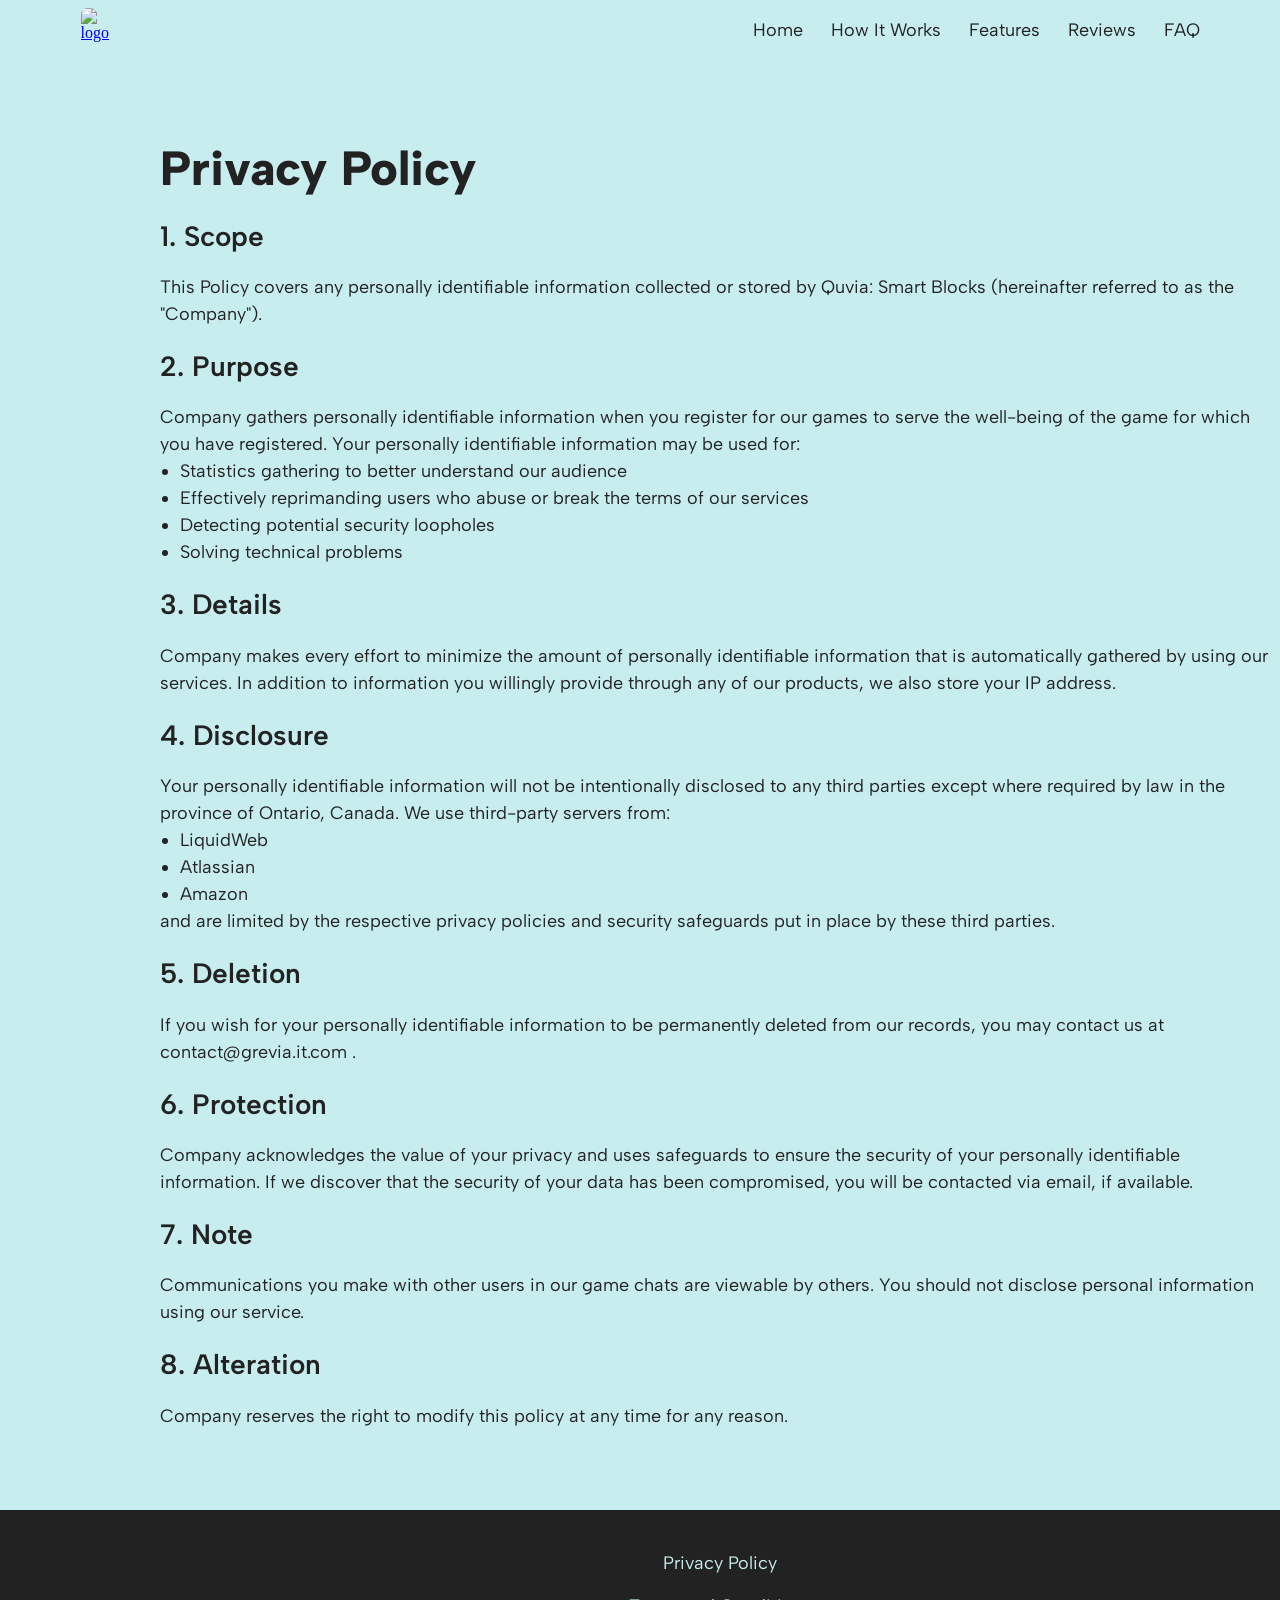
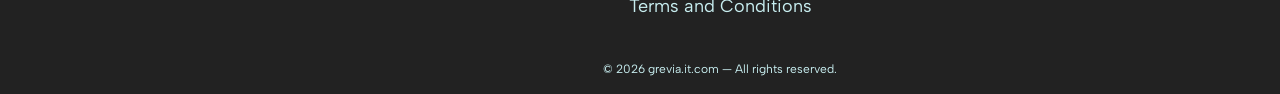
==== policy.html @ b179e662 "1" ====
<!doctype html>
<html lang="en">
  <head>
    <meta charset="UTF-8" />
    <meta name="viewport" content="width=device-width, initial-scale=1.0" />

    <title>Privacy Policy</title>
    <link rel="icon" href="img/500x500.png" />

    <link rel="stylesheet" type="text/css" href="slick/slick.css" />
    <link rel="stylesheet" href="css/main.css" />
  </head>

  <body>
    <header class="p-k-header">
      <div class="p-k-header-background"></div>
      <nav class="p-k-navigation">
        <ul class="p-k-navigation-list">
          <li class="p-k-navigation-item">
            <a href="/">
              <img
                class="p-k-title-img p-k-navigation-img"
                alt="logo"
                src="img/500x500.png"
                style="width: 44px; height: 44px; border-radius: 6px"
              />
            </a>
          </li>
          <li class="p-k-navigation-item">
            <a href="/" class="p-k-navigation-link">Home</a>
          </li>
          <li class="p-k-navigation-item">
            <a href="/#why" class="p-k-navigation-link">How It Works</a>
          </li>
          <li class="p-k-navigation-item">
            <a href="/#about" class="p-k-navigation-link">Features</a>
          </li>

          <li class="p-k-navigation-item">
            <a href="/#reviews" class="p-k-navigation-link">Reviews</a>
          </li>
          <li class="p-k-navigation-item">
            <a href="/#faq" class="p-k-navigation-link">FAQ</a>
          </li>
        </ul>

        <div class="p-k-header-button-wrapper">
          <a href="/" class="p-k-policy-terms-header-icon-menu">
            <img
              href="/"
              class="p-k-title-img"
              alt="logo"
              src="img/500x500.png"
              style="width: 44px; height: 44px; border-radius: 6px"
            />
          </a>

          <button type="button" class="p-k-header-icon-button" data-menu-button>
            <svg
              class="p-k-header-icon p-k-header-icon-menu"
              width="64"
              height="64"
              viewBox="0 0 64 64"
              fill="none"
              xmlns="http://www.w3.org/2000/svg"
            >
              <path
                d="M44 40L20 40"
                stroke="#222222"
                stroke-width="2"
                stroke-linecap="round"
              />
              <path
                d="M44 32L20 32"
                stroke="#222222"
                stroke-width="2"
                stroke-linecap="round"
              />
              <path
                d="M44 24L20 24"
                stroke="#222222"
                stroke-width="2"
                stroke-linecap="round"
              />
            </svg>

            <svg
              class="p-k-header-icon p-k-header-icon-close"
              width="64"
              height="64"
              viewBox="0 0 64 64"
              fill="none"
              xmlns="http://www.w3.org/2000/svg"
            >
              <path
                d="M44 40L20 40"
                stroke="#222222"
                stroke-width="2"
                stroke-linecap="round"
              />
              <path
                d="M44 32L20 32"
                stroke="#222222"
                stroke-width="2"
                stroke-linecap="round"
              />
              <path
                d="M44 24L20 24"
                stroke="#222222"
                stroke-width="2"
                stroke-linecap="round"
              />
            </svg>
          </button>
        </div>
      </nav>
    </header>

    <main>
      <div class="p-k-policy-terms-container">
        <h1>Privacy Policy</h1>
        <section>
          <h2>1. Scope</h2>
          <p>
            This Policy covers any personally identifiable information collected
            or stored by
            <span class="name">Quvia: Smart Blocks</span> (hereinafter referred
            to as the "Company").
          </p>
        </section>

        <section>
          <h2>2. Purpose</h2>
          <p>
            Company gathers personally identifiable information when you
            register for our games to serve the well-being of the game for which
            you have registered. Your personally identifiable information may be
            used for:
          </p>
          <ul>
            <li>Statistics gathering to better understand our audience</li>
            <li>
              Effectively reprimanding users who abuse or break the terms of our
              services
            </li>
            <li>Detecting potential security loopholes</li>
            <li>Solving technical problems</li>
          </ul>
        </section>

        <section>
          <h2>3. Details</h2>
          <p>
            Company makes every effort to minimize the amount of personally
            identifiable information that is automatically gathered by using our
            services. In addition to information you willingly provide through
            any of our products, we also store your IP address.
          </p>
        </section>

        <section>
          <h2>4. Disclosure</h2>
          <p>
            Your personally identifiable information will not be intentionally
            disclosed to any third parties except where required by law in the
            province of Ontario, Canada. We use third-party servers from:
          </p>
          <ul>
            <li><a href="https://www.liquidweb.com/">LiquidWeb</a></li>
            <li><a href="https://www.atlassian.com/">Atlassian</a></li>
            <li><a href="https://aws.amazon.com/">Amazon</a></li>
          </ul>
          <p>
            and are limited by the respective privacy policies and security
            safeguards put in place by these third parties.
          </p>
        </section>

        <section>
          <h2>5. Deletion</h2>
          <p>
            If you wish for your personally identifiable information to be
            permanently deleted from our records, you may contact us at
            <a href="mailto:contact@grevia.it.com"
              ><span class="domain">contact@grevia.it.com</span></a
            >
            .
          </p>
        </section>

        <section>
          <h2>6. Protection</h2>
          <p>
            Company acknowledges the value of your privacy and uses safeguards
            to ensure the security of your personally identifiable information.
            If we discover that the security of your data has been compromised,
            you will be contacted via email, if available.
          </p>
        </section>

        <section>
          <h2>7. Note</h2>
          <p>
            Communications you make with other users in our game chats are
            viewable by others. You should not disclose personal information
            using our service.
          </p>
        </section>

        <section>
          <h2>8. Alteration</h2>
          <p>
            Company reserves the right to modify this policy at any time for any
            reason.
          </p>
        </section>
      </div>
    </main>

    <footer class="p-k-footer" style="margin: auto; background: #222222">
      <div class="p-k-footer-container">
        <div class="p-k-footer-wrapper">
          <a class="p-k-footer-text" href="/policy.html">Privacy Policy</a>
          <a class="p-k-footer-text" href="/terms.html"
            >Terms and Conditions
          </a>
        </div>
        <p class="p-k-footer-copyright">
          © 2026 grevia.it.com — All rights reserved.
        </p>
      </div>
    </footer>
    <script src="js/mobile-menu.js"></script>
  </body>
</html>
---- css/main.css ----
@import url("https://fonts.googleapis.com/css2?family=Albert+Sans:ital,wght@0,100..900;1,100..900&display=swap");

*,
*::before,
*::after {
  box-sizing: border-box;
}
html {
  scroll-behavior: smooth;
}

body {
  margin: 0;
  background: #c7edef;

  color: #222222;
}

h1,
h2,
h3,
h4,
h5,
h6,
p {
  margin: 0;
}

ul,
ol {
  margin: 0;
  padding: 0;
  list-style: none;
}
dl,
dt,
dd {
  margin: 0;
  padding: 0;
}
img {
  display: block;
  height: auto;
}
figure {
  margin: 0;
  padding: 0;
  border: 0;
}
.list {
  list-style: none;
}

button,
a {
  cursor: pointer;
}

.button:hover {
  scale: 120%;
}

.p-k-header.is-open .p-k-header-background {
  left: 0;
}
.p-k-header-button-wrapper {
  margin-left: auto;
}
.p-k-header-icon {
  display: none;
}

.p-k-header-icon-button {
  display: -webkit-box;
  display: -ms-flexbox;
  display: flex;
  background-color: transparent;
  border: none;
  border-radius: 50%;
}
.p-k-navigation-list.is-open {
  right: 0;
}
.p-k-header-icon-menu {
  display: block;
}

.p-k-header-icon-button.is-open .p-k-header-icon-menu {
  display: none;
}

.p-k-header-icon-button.is-open .p-k-header-icon-close {
  display: block;
}

.p-k-header {
  position: fixed;
  width: 100%;
  z-index: 5;
  transition: background-color 0.3s ease;
  background: transparent;
  display: flex;
  height: 80px;
  background: #c7edef;
}

.p-k-header-background {
  position: absolute;
  top: 0;
  right: 0;
  bottom: 0;
  left: 100%;
  z-index: -1;
  transition: left 0.3s ease;
  background: #c7edef;
}
.p-k-header.is-open .p-k-header-background {
  left: 0;
}
.p-k-header-button-wrapper {
  margin-right: auto;
  display: flex;
  align-items: center;
  justify-content: space-between;
}

.p-k-header-icon-menu {
  display: block;
}

.p-k-header-icon-button.is-open .p-k-header-icon-menu {
  display: none;
}

.p-k-header-icon-button.is-open .p-k-header-icon-close {
  display: block;
}

.p-k-navigation {
  display: -ms-flexbox;
  -webkit-box-orient: vertical;
  -webkit-box-direction: normal;
  -ms-flex-direction: column;
  flex-direction: column;
  -webkit-box-align: center;
  -ms-flex-align: center;
  align-items: center;
  -webkit-box-flex: 1;
  -ms-flex: 1;
  flex: 1;
  padding: 8px 16px;
  position: relative;
}

.p-k-navigation-list {
  display: flex;
  flex-direction: column;
  align-items: center;
  position: absolute;
  top: 100%;
  right: -100%;
  width: 100%;
  height: auto;
  transition: 0.3s;
  z-index: 999;

  border-radius: 16px;

  padding-top: 16px;
  padding-bottom: 60px;

  gap: 28px;
  background: #c7edef;
}

.p-k-navigation-list.is-open {
  right: 0;
}

.p-k-navigation-link {
  transition: all 0.3s ease-in-out;
  text-decoration: none;
  color: #222222;
  font-family: Albert Sans;
  font-weight: 600;
  font-style: SemiBold;
  font-size: 24px;
  leading-trim: NONE;
  line-height: 130%;
  letter-spacing: 0%;
}

.p-k-navigation-link:hover,
.p-k-navigatioт-link:focus {
  color: #fbc119;
}

.p-k-header.is-open {
  background-color: transparent;
}

.p-k-navigation-img {
  display: none;
}

@media screen and (min-width: 1203px) {
  .p-k-navigation-img {
    display: block;
    margin-right: 600px;
  }
  .p-k-policy-terms-header-icon-menu {
    display: none;
  }
  .p-k-header-button-wrapper {
    display: none;
  }
  .p-k-header {
    width: 100%;
    height: 60px;
    padding: 0;
    display: flex;
    align-items: center;
    justify-content: center;
    z-index: 1000;
  }

  .p-k-header-icon-button {
    display: none;
  }
  .p-k-navigation {
    display: flex;
    flex-direction: row;
    flex: 1;
    padding: 0;
    width: 1440px;
    padding: 0 0px;
    margin: auto;
  }

  .p-k-navigation-list {
    background-color: transparent;
    flex-direction: row;
    display: flex;
    position: static;
    width: 1440px;
    margin: auto;
    padding-block: 0;
    flex: 1;
    gap: 28px;
    height: 0px;
    display: flex;
    justify-content: center;
    align-items: center;
    justify-content: center;
    padding: 0;
  }

  .p-k-navigation-link {
    font-family: Albert Sans;
    font-weight: 400;
    font-style: Regular;
    font-size: 18px;
    leading-trim: NONE;
    line-height: 150%;
    letter-spacing: 0%;
  }

  .p-k-navigation-item-desk {
    display: none;
  }
}

.p-k-home-container {
  width: 375px;
  height: 812px;
  background-repeat: no-repeat;
  background-size: cover;
  background-position: top;
  background-image: url("/img/Hero.png");
  padding: 100px 16px 0px;
  margin: auto;
}
.p-k-home-title {
  font-family: Albert Sans;
  font-weight: 800;
  font-style: ExtraBold;
  font-size: 52px;
  leading-trim: NONE;
  line-height: 120%;
  letter-spacing: 0%;
}
.p-k-home-text {
  font-family: Albert Sans;
  font-weight: 600;
  font-style: SemiBold;
  font-size: 24px;
  leading-trim: NONE;
  line-height: 130%;
  letter-spacing: 0%;

  padding: 40px 0 16px;
}
.p-k-home-text-two {
  font-family: Albert Sans;
  font-weight: 400;
  font-style: Regular;
  font-size: 16px;
  leading-trim: NONE;
  line-height: 150%;
  letter-spacing: 0%;

  padding-bottom: 277px;
}
.p-k-home-link {
  width: 180px;
  margin: auto;
  transition: all 0.3s ease-in-out;
}

.p-k-home-link:hover {
  transform: scale(1.1);
}

@media screen and (min-width: 1203px) {
  .p-k-home-container {
    width: 1440px;
    height: 725px;
    background-repeat: no-repeat;
    background-size: cover;
    background-position: top;
    background-image: url("/img/Hero\ \(1\).png");
    padding: 130px 832px 0px 160px;
    margin: auto;
  }

  .p-k-home-title {
    font-family: Albert Sans;
    font-weight: 800;
    font-style: ExtraBold;
    font-size: 72px;
    leading-trim: NONE;
    line-height: 120%;
    letter-spacing: 0%;
  }

  .p-k-home-text {
    font-family: Albert Sans;
    font-weight: 600;
    font-style: SemiBold;
    font-size: 28px;
    leading-trim: NONE;
    line-height: 130%;
    letter-spacing: 0%;

    padding: 80px 0px 16px;
  }
  .p-k-home-text-two {
    font-family: Albert Sans;
    font-weight: 400;
    font-style: Regular;
    font-size: 18px;
    leading-trim: NONE;
    line-height: 150%;
    letter-spacing: 0%;

    padding-bottom: 64px;
  }
  .p-k-home-link {
    margin: 0;
    transition: all 0.3s ease-in-out;
  }
}

.p-k-about-container {
  width: 375px;
  height: 1086px;
  background-repeat: no-repeat;
  background-size: cover;
  background-position: top;
  background-image: url("/img/Features.png");
  padding: 60px 16px 0px;
  margin: auto;
}
.p-k-about-title {
  font-family: Albert Sans;
  font-weight: 800;
  font-style: ExtraBold;
  font-size: 36px;
  leading-trim: NONE;
  line-height: 120%;
  letter-spacing: 0%;
}
.p-k-about-list {
  display: flex;
  flex-direction: column;
  gap: 24px;
  padding-top: 48px;
}
.p-k-about-text {
  font-family: Albert Sans;
  font-weight: 600;
  font-style: SemiBold;
  font-size: 18px;
  leading-trim: NONE;
  line-height: 150%;
  letter-spacing: 0%;
}

.p-k-about-text-bold {
  font-family: Albert Sans;
  font-weight: 400;
  font-style: Regular;
  font-size: 16px;
  leading-trim: NONE;
  line-height: 150%;
  letter-spacing: 0%;

  padding-top: 4px;
}

@media screen and (min-width: 1203px) {
  .p-k-about-container {
    width: 1440px;
    height: 679px;
    padding: 80px 736px 0 160px;
    background-image: url("/img/Features\ \(1\).png");
  }
  .p-k-about-title {
    font-family: Albert Sans;
    font-weight: 800;
    font-style: ExtraBold;
    font-size: 48px;
    leading-trim: NONE;
    line-height: 120%;
    letter-spacing: 0%;
  }
  .p-k-about-list {
    display: flex;
    flex-direction: column;
    gap: 24px;
    padding-top: 64px;
    width: 544px;
  }
  .p-k-about-text {
    font-family: Albert Sans;
    font-weight: 600;
    font-style: SemiBold;
    font-size: 20px;
    leading-trim: NONE;
    line-height: 150%;
    letter-spacing: 0%;
  }

  .p-k-about-text-bold {
    font-family: Albert Sans;
    font-weight: 400;
    font-style: Regular;
    font-size: 18px;
    leading-trim: NONE;
    line-height: 150%;
    letter-spacing: 0%;

    padding-top: 4px;
  }
}

.p-k-why-container {
  width: 375px;
  margin: auto;

  padding: 60px 16px;
}
.p-k-why-list {
  padding-top: 48px;
  display: flex;
  flex-direction: column;
  gap: 24px;
}
.p-k-why-item {
  display: flex;
  flex-direction: column;
  gap: 4px;
}

.p-k-why-text-bold {
  width: 30px;
  height: 30px;
}
.p-k-why-text {
  font-family: Albert Sans;
  font-weight: 600;
  font-style: SemiBold;
  font-size: 18px;
  leading-trim: NONE;
  line-height: 150%;
  letter-spacing: 0%;

  display: flex;
  align-items: center;
  gap: 8px;
}
.p-k-why-text-two {
  font-family: Albert Sans;
  font-weight: 400;
  font-style: Regular;
  font-size: 16px;
  leading-trim: NONE;
  line-height: 150%;
  letter-spacing: 0%;
}

@media screen and (min-width: 1203px) {
  .p-k-why-container {
    width: 1440px;

    padding: 80px 160px;
  }
  .p-k-why-list {
    padding-top: 64px;
    flex-direction: row;
  }

  .p-k-why-text {
    font-family: Albert Sans;
    font-weight: 600;
    font-style: SemiBold;
    font-size: 20px;
    leading-trim: NONE;
    line-height: 150%;
    letter-spacing: 0%;
  }
  .p-k-why-text-two {
    font-family: Albert Sans;
    font-weight: 400;
    font-style: Regular;
    font-size: 18px;
    leading-trim: NONE;
    line-height: 150%;
    letter-spacing: 0%;
    width: 352px;
  }
}

.p-k-reviews-container {
  margin: auto;
  padding: 60px 16px;
  width: 375px;
}
.p-k-reviews-list {
  padding-top: 48px;
}

.p-k-reviews-item {
  margin: 0 8px auto;
  border: 1px solid #555e5c;
  width: 300px;
  background: #fdfefb;
  padding: 16px;

  border-radius: 24px;
}

.p-k-reviews-img {
  height: 18px;
}
.p-k-reviews-text-bold {
  font-family: Albert Sans;
  font-weight: 400;
  font-style: Regular;
  font-size: 16px;
  leading-trim: NONE;
  line-height: 150%;
  letter-spacing: 0%;

  padding: 8px 0;
}

.p-k-reviews-text {
  font-family: Albert Sans;
  font-weight: 600;
  font-style: SemiBold;
  font-size: 18px;
  leading-trim: NONE;
  line-height: 150%;
  letter-spacing: 0%;
  text-align: right;

  color: #555e5c;
}

@media screen and (min-width: 1203px) {
  .p-k-reviews-container {
    margin: auto;
    padding: 80px 160px;
    width: 1440px;
  }
  .p-k-reviews-list {
    padding-top: 64px;
  }

  .p-k-reviews-item {
    margin: 0 16px auto;
    width: 352px;
  }

  .p-k-reviews-text-bold {
    font-family: Albert Sans;
    font-weight: 400;
    font-style: Regular;
    font-size: 18px;
    leading-trim: NONE;
    line-height: 150%;
    letter-spacing: 0%;
  }

  .p-k-reviews-text {
    font-family: Albert Sans;
    font-weight: 600;
    font-style: SemiBold;
    font-size: 20px;
    leading-trim: NONE;
    line-height: 150%;
    letter-spacing: 0%;
    text-align: right;
  }
}

.p-k-faq-container {
  padding: 60px 16px;
  width: 375px;
  margin: auto;
}
.p-k-faq-list {
  padding-top: 48px;
  display: flex;
  flex-direction: column;
  gap: 16px;
}

.p-k-faq-item {
  padding-bottom: 16px;
  border-bottom: 1px solid #222222;
}

.p-k-faq-question {
  display: flex;
  align-items: start;
  justify-content: space-between;
  font-family: Albert Sans;
  font-weight: 600;
  font-style: SemiBold;
  font-size: 18px;
  leading-trim: NONE;
  line-height: 150%;
  letter-spacing: 0%;
}

.p-k-faq-answer {
  font-family: Albert Sans;
  font-weight: 400;
  font-style: Regular;
  font-size: 16px;
  leading-trim: NONE;
  line-height: 150%;
  letter-spacing: 0%;
  color: #555e5c;
}
.p-k-toggle-button {
  background: none;
  border: none;
  cursor: pointer;
}

.p-k-toggle-button img {
  width: 28px;
  transition: transform 0.3s ease;
}
.p-k-faq-answer {
  max-height: 0;
  overflow: hidden;
  transition:
    max-height 0.4s ease,
    opacity 0.4s ease;
  opacity: 0;
}

.p-k-faq-answer.open {
  max-height: 200px;
  opacity: 1;
  padding-top: 8px;
}

.p-k-toggle-button img.rotated {
  transform: rotate(180deg);
}
@media screen and (min-width: 1203px) {
  .p-k-faq-container {
    padding: 80px 160px;
    width: 1440px;

    margin: auto;
  }
  .p-k-faq-list {
    padding-top: 64px;
  }

  .p-k-faq-question {
    font-family: Albert Sans;
    font-weight: 600;
    font-style: SemiBold;
    font-size: 20px;
    leading-trim: NONE;
    line-height: 150%;
    letter-spacing: 0%;
  }

  .p-k-faq-answer {
    font-family: Albert Sans;
    font-weight: 400;
    font-style: Regular;
    font-size: 18px;
    leading-trim: NONE;
    line-height: 150%;
    letter-spacing: 0%;
  }
}
.p-k-policy-terms-container {
  padding: 120px 16px 40px;
  width: 375px;
  margin: auto;

  font-family: Albert Sans;
  font-weight: 400;
  font-style: Regular;
  font-size: 16px;
  leading-trim: NONE;
  line-height: 150%;
  letter-spacing: 0%;
}

.p-k-policy-terms-container h1 {
  margin-bottom: 20px;
  font-family: Albert Sans;
  font-weight: 800;
  font-style: ExtraBold;
  font-size: 36px;
  leading-trim: NONE;
  line-height: 120%;
  letter-spacing: 0%;
}
.p-k-policy-terms-container h2 {
  margin: 20px 0;
  font-family: Albert Sans;
  font-weight: 600;
  font-style: SemiBold;
  font-size: 24px;
  leading-trim: NONE;
  line-height: 130%;
  letter-spacing: 0%;
}

.p-k-policy-terms-container ul {
  list-style-type: disc;
  margin-left: 20px;
}
.p-k-policy-terms-container a {
  text-decoration: none;
  color: #222222;
}

@media screen and (min-width: 1203px) {
  .p-k-policy-terms-container {
    padding: 140px 160px 80px;
    width: 1440px;
    font-family: Albert Sans;
    font-weight: 400;
    font-style: Regular;
    font-size: 18px;
    leading-trim: NONE;
    line-height: 150%;
    letter-spacing: 0%;
  }
  .p-k-policy-terms-container h1 {
    font-family: Albert Sans;
    font-weight: 800;
    font-style: ExtraBold;
    font-size: 48px;
    leading-trim: NONE;
    line-height: 120%;
    letter-spacing: 0%;
  }
  .p-k-policy-terms-container h2 {
    font-family: Albert Sans;
    font-weight: 600;
    font-style: SemiBold;
    font-size: 28px;
    leading-trim: NONE;
    line-height: 130%;
    letter-spacing: 0%;
  }
}

.p-k-footer-container {
  width: 375px;
  padding: 40px 16px 16px;
  margin: auto;
  display: flex;
  flex-direction: column;
  color: #c7edef;
  gap: 40px;
}

.p-k-footer-wrapper {
  display: flex;
  flex-direction: column;
  gap: 16px;
}

.p-k-footer-text {
  text-decoration: none;
  color: inherit;
  font-family: Albert Sans;
  font-weight: 400;
  font-style: Regular;
  font-size: 16px;
  leading-trim: NONE;
  line-height: 150%;
  letter-spacing: 0%;
  text-align: center;
}

.p-k-footer-copyright {
  font-family: Albert Sans;
  font-weight: 400;
  font-style: Regular;
  font-size: 11px;
  leading-trim: NONE;
  line-height: 150%;
  letter-spacing: 0%;
  text-align: center;
}

@media screen and (min-width: 1203px) {
  .p-k-footer-container {
    width: 1440px;
    padding: 40px 160px 16px;
    gap: 40px;
  }

  .p-k-footer-text {
    font-family: Albert Sans;
    font-weight: 400;
    font-style: Regular;
    font-size: 18px;
    leading-trim: NONE;
    line-height: 150%;
    letter-spacing: 0%;
    text-align: center;
  }

  .p-k-footer-copyright {
    font-family: Albert Sans;
    font-weight: 400;
    font-style: Regular;
    font-size: 12px;
    leading-trim: NONE;
    line-height: 150%;
    letter-spacing: 0%;
    text-align: center;
  }
}
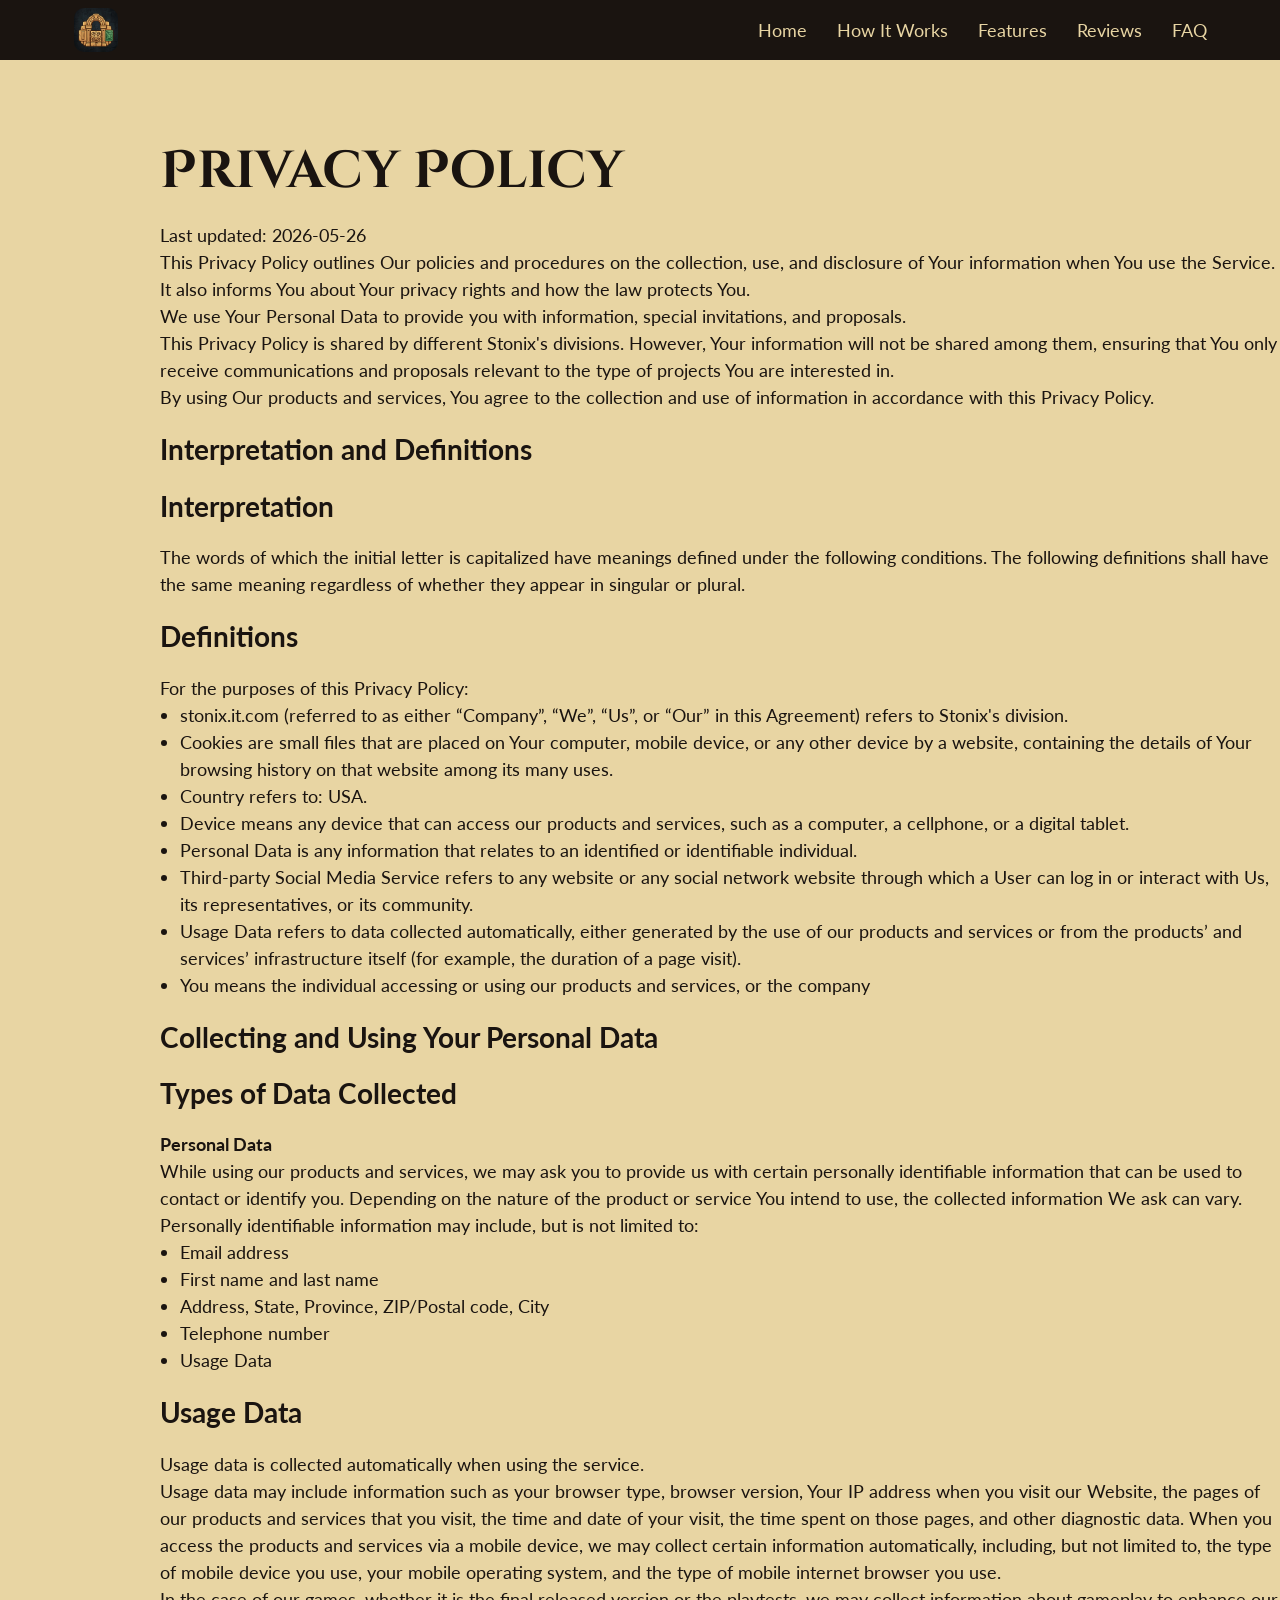
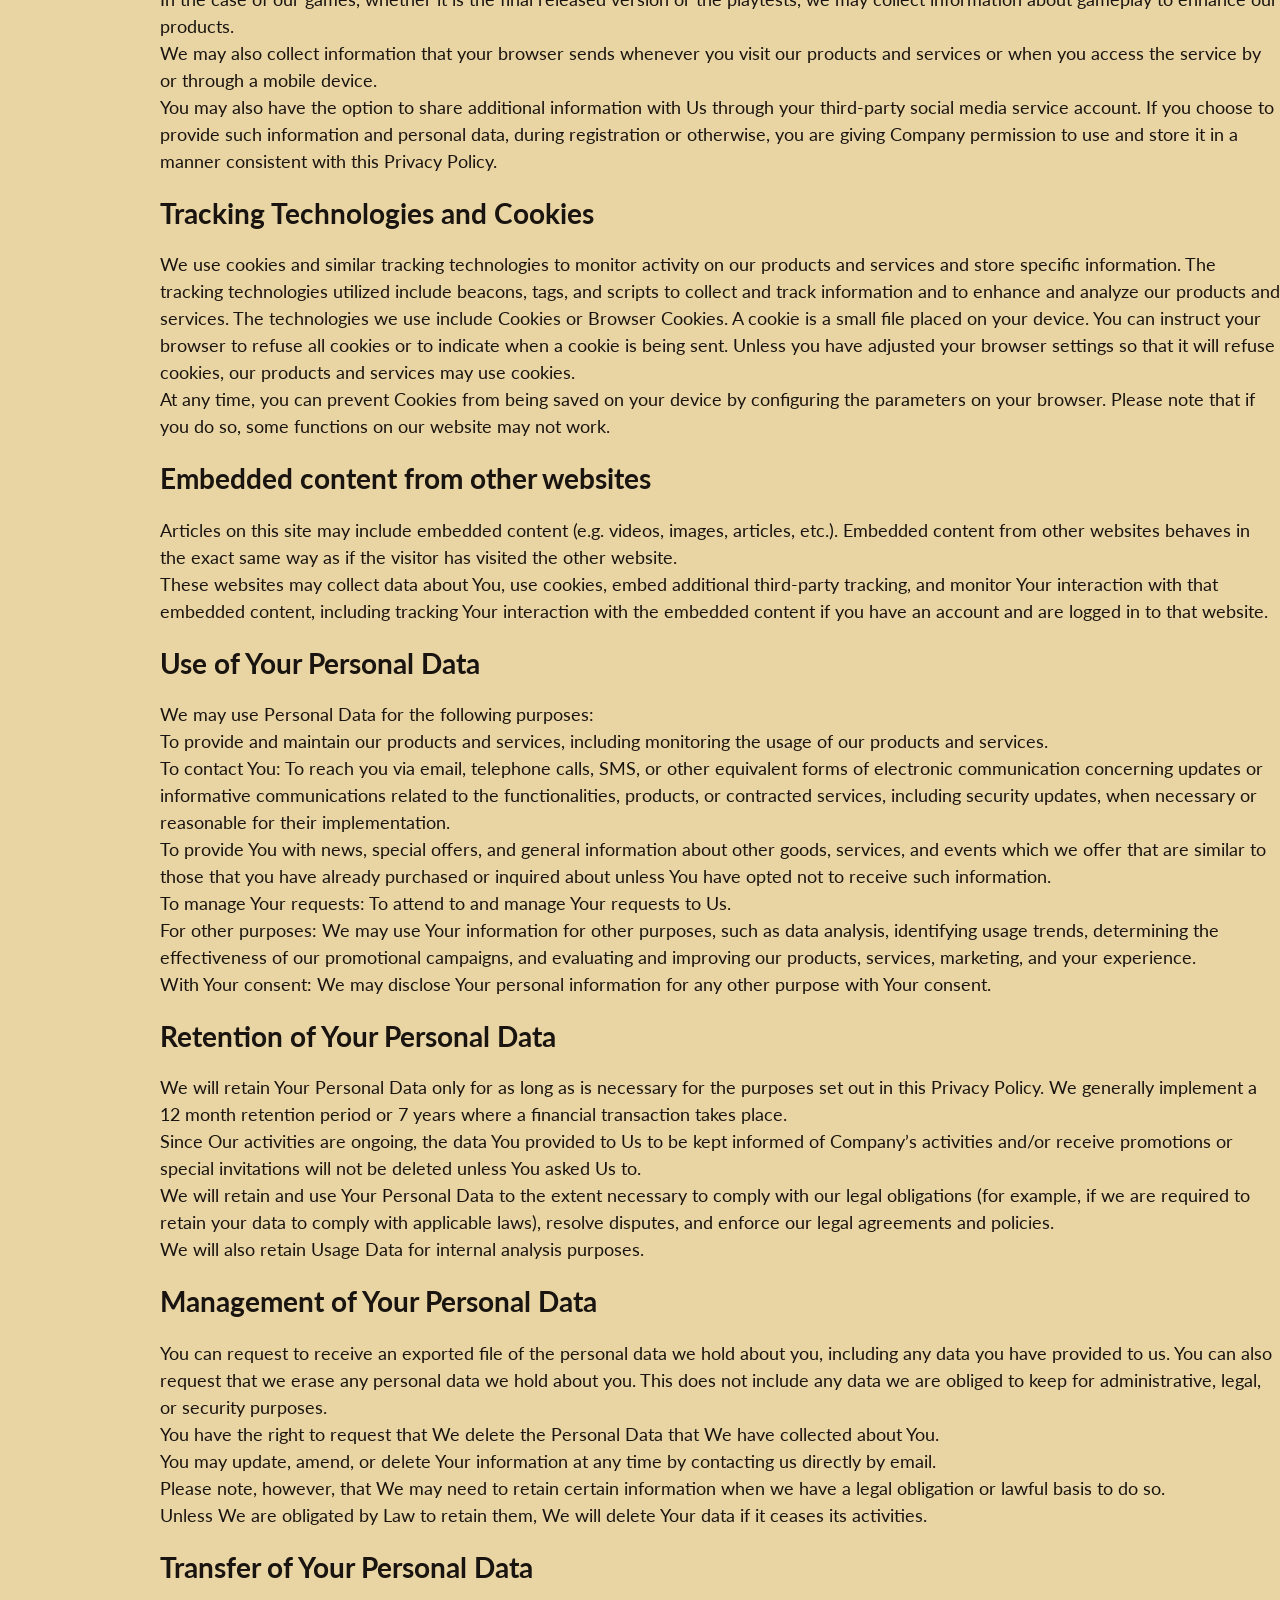
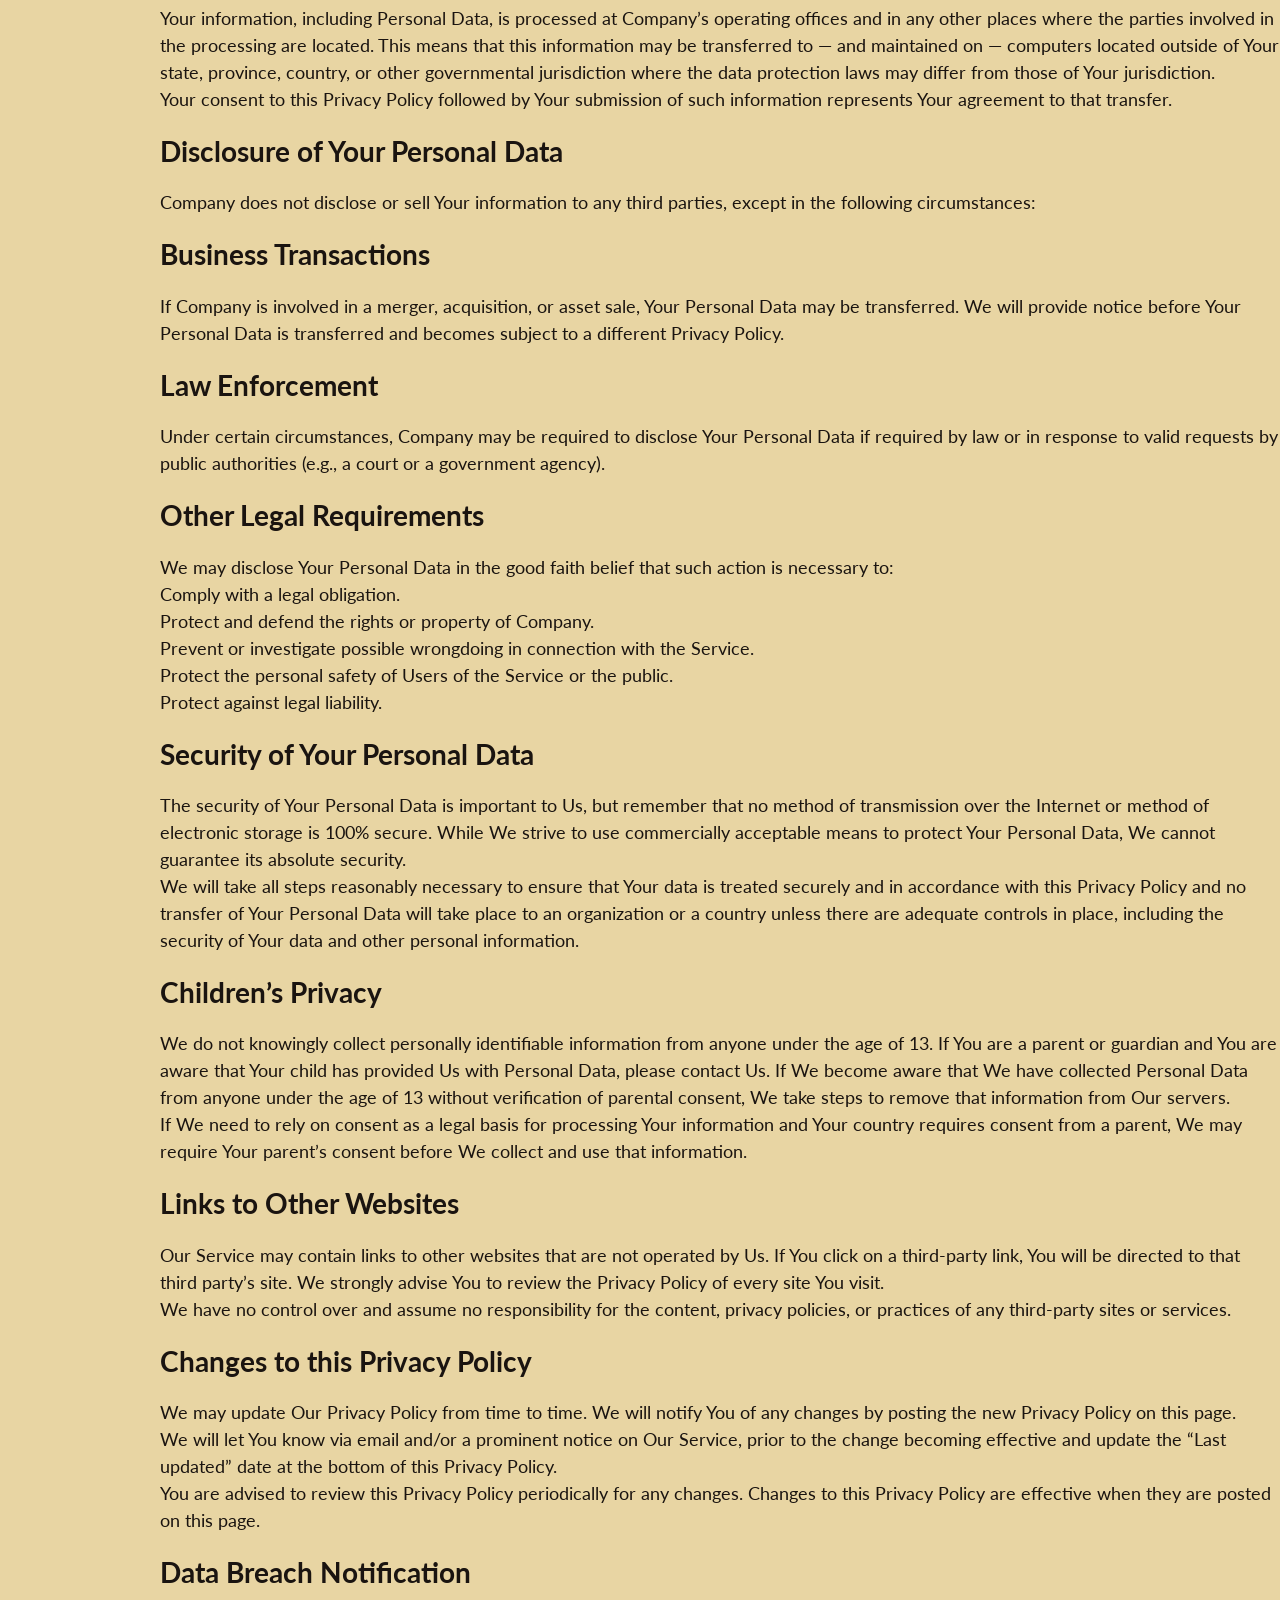
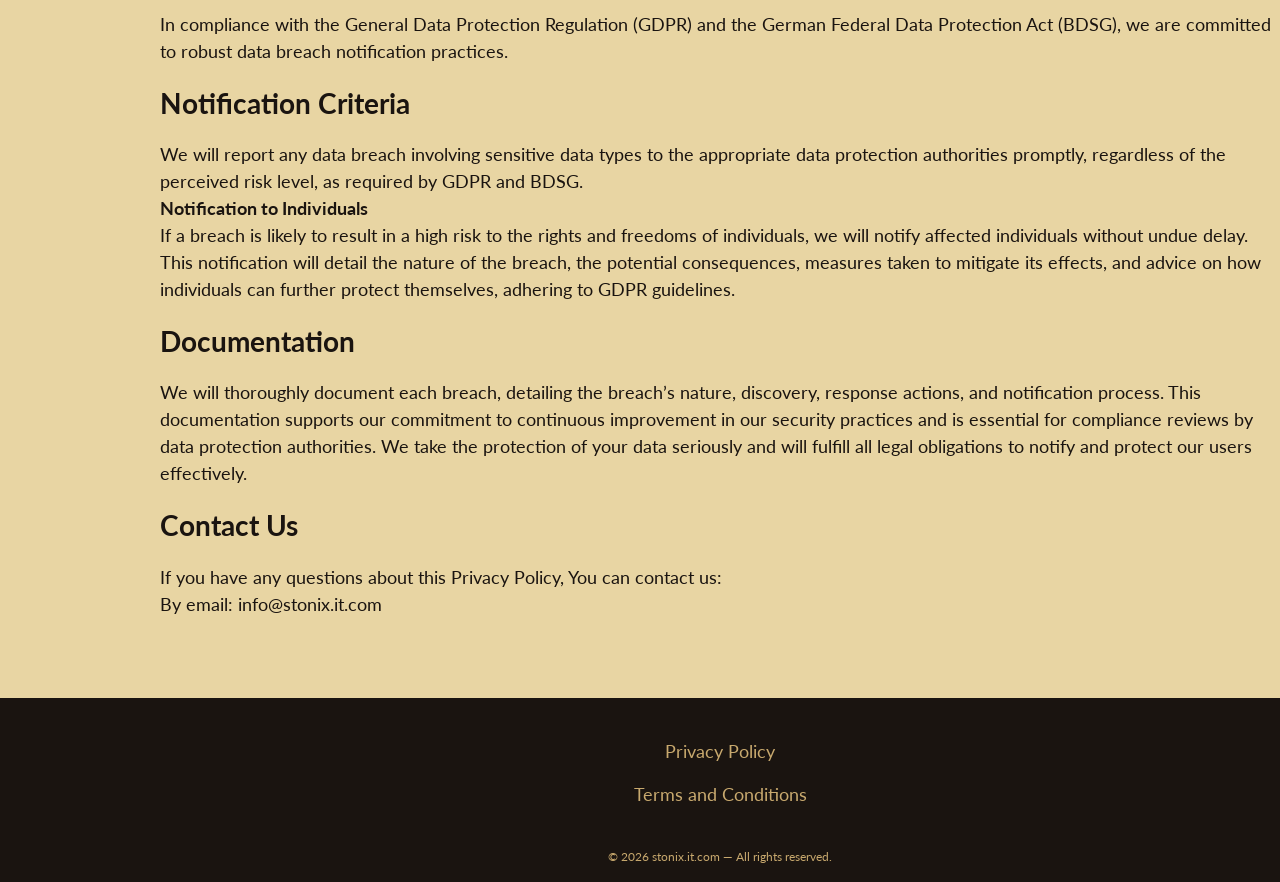
==== commit da70d186: "2" ====
--- a/policy.html
+++ b/policy.html
@@ -12,52 +12,52 @@
   </head>
 
   <body>
-    <header class="p-k-header">
-      <div class="p-k-header-background"></div>
-      <nav class="p-k-navigation">
-        <ul class="p-k-navigation-list">
-          <li class="p-k-navigation-item">
+    <header class="p-l-header">
+      <div class="p-l-header-background"></div>
+      <nav class="p-l-navigation">
+        <ul class="p-l-navigation-list">
+          <li class="p-l-navigation-item">
             <a href="/">
               <img
-                class="p-k-title-img p-k-navigation-img"
+                class="p-l-title-img p-l-navigation-img"
                 alt="logo"
                 src="img/500x500.png"
-                style="width: 44px; height: 44px; border-radius: 6px"
+                style="width: 44px; height: 44px; border-radius: 10px"
               />
             </a>
           </li>
-          <li class="p-k-navigation-item">
-            <a href="/" class="p-k-navigation-link">Home</a>
-          </li>
-          <li class="p-k-navigation-item">
-            <a href="/#why" class="p-k-navigation-link">How It Works</a>
-          </li>
-          <li class="p-k-navigation-item">
-            <a href="/#about" class="p-k-navigation-link">Features</a>
-          </li>
-
-          <li class="p-k-navigation-item">
-            <a href="/#reviews" class="p-k-navigation-link">Reviews</a>
-          </li>
-          <li class="p-k-navigation-item">
-            <a href="/#faq" class="p-k-navigation-link">FAQ</a>
+          <li class="p-l-navigation-item">
+            <a href="/" class="p-l-navigation-link">Home</a>
+          </li>
+          <li class="p-l-navigation-item">
+            <a href="/#why" class="p-l-navigation-link">How It Works</a>
+          </li>
+          <li class="p-l-navigation-item">
+            <a href="/#about" class="p-l-navigation-link">Features</a>
+          </li>
+
+          <li class="p-l-navigation-item">
+            <a href="/#reviews" class="p-l-navigation-link">Reviews</a>
+          </li>
+          <li class="p-l-navigation-item">
+            <a href="/#faq" class="p-l-navigation-link">FAQ</a>
           </li>
         </ul>
 
-        <div class="p-k-header-button-wrapper">
-          <a href="/" class="p-k-policy-terms-header-icon-menu">
+        <div class="p-l-header-button-wrapper">
+          <a href="/" class="p-l-policy-terms-header-icon-menu">
             <img
               href="/"
-              class="p-k-title-img"
+              class="p-l-title-img"
               alt="logo"
               src="img/500x500.png"
-              style="width: 44px; height: 44px; border-radius: 6px"
+              style="width: 44px; height: 44px; border-radius: 10px"
             />
           </a>
 
-          <button type="button" class="p-k-header-icon-button" data-menu-button>
+          <button type="button" class="p-l-header-icon-button" data-menu-button>
             <svg
-              class="p-k-header-icon p-k-header-icon-menu"
+              class="p-l-header-icon p-l-header-icon-menu"
               width="64"
               height="64"
               viewBox="0 0 64 64"
@@ -66,26 +66,26 @@
             >
               <path
                 d="M44 40L20 40"
-                stroke="#222222"
+                stroke="#E8D5A3"
                 stroke-width="2"
                 stroke-linecap="round"
               />
               <path
                 d="M44 32L20 32"
-                stroke="#222222"
+                stroke="#E8D5A3"
                 stroke-width="2"
                 stroke-linecap="round"
               />
               <path
                 d="M44 24L20 24"
-                stroke="#222222"
+                stroke="#E8D5A3"
                 stroke-width="2"
                 stroke-linecap="round"
               />
             </svg>
 
             <svg
-              class="p-k-header-icon p-k-header-icon-close"
+              class="p-l-header-icon p-l-header-icon-close"
               width="64"
               height="64"
               viewBox="0 0 64 64"
@@ -94,19 +94,19 @@
             >
               <path
                 d="M44 40L20 40"
-                stroke="#222222"
+                stroke="#E8D5A3"
                 stroke-width="2"
                 stroke-linecap="round"
               />
               <path
                 d="M44 32L20 32"
-                stroke="#222222"
+                stroke="#E8D5A3"
                 stroke-width="2"
                 stroke-linecap="round"
               />
               <path
                 d="M44 24L20 24"
-                stroke="#222222"
+                stroke="#E8D5A3"
                 stroke-width="2"
                 stroke-linecap="round"
               />
@@ -115,118 +115,481 @@
         </div>
       </nav>
     </header>
-
-    <main>
-      <div class="p-k-policy-terms-container">
+    <main style="background: #e8d5a3">
+      <div class="p-l-policy-terms-container">
         <h1>Privacy Policy</h1>
-        <section>
-          <h2>1. Scope</h2>
-          <p>
-            This Policy covers any personally identifiable information collected
-            or stored by
-            <span class="name">Quvia: Smart Blocks</span> (hereinafter referred
-            to as the "Company").
-          </p>
-        </section>
-
-        <section>
-          <h2>2. Purpose</h2>
-          <p>
-            Company gathers personally identifiable information when you
-            register for our games to serve the well-being of the game for which
-            you have registered. Your personally identifiable information may be
-            used for:
-          </p>
-          <ul>
-            <li>Statistics gathering to better understand our audience</li>
-            <li>
-              Effectively reprimanding users who abuse or break the terms of our
-              services
-            </li>
-            <li>Detecting potential security loopholes</li>
-            <li>Solving technical problems</li>
-          </ul>
-        </section>
-
-        <section>
-          <h2>3. Details</h2>
-          <p>
-            Company makes every effort to minimize the amount of personally
-            identifiable information that is automatically gathered by using our
-            services. In addition to information you willingly provide through
-            any of our products, we also store your IP address.
-          </p>
-        </section>
-
-        <section>
-          <h2>4. Disclosure</h2>
-          <p>
-            Your personally identifiable information will not be intentionally
-            disclosed to any third parties except where required by law in the
-            province of Ontario, Canada. We use third-party servers from:
-          </p>
-          <ul>
-            <li><a href="https://www.liquidweb.com/">LiquidWeb</a></li>
-            <li><a href="https://www.atlassian.com/">Atlassian</a></li>
-            <li><a href="https://aws.amazon.com/">Amazon</a></li>
-          </ul>
-          <p>
-            and are limited by the respective privacy policies and security
-            safeguards put in place by these third parties.
-          </p>
-        </section>
-
-        <section>
-          <h2>5. Deletion</h2>
-          <p>
-            If you wish for your personally identifiable information to be
-            permanently deleted from our records, you may contact us at
-            <a href="mailto:contact@grevia.it.com"
-              ><span class="domain">contact@grevia.it.com</span></a
-            >
-            .
-          </p>
-        </section>
-
-        <section>
-          <h2>6. Protection</h2>
-          <p>
-            Company acknowledges the value of your privacy and uses safeguards
-            to ensure the security of your personally identifiable information.
-            If we discover that the security of your data has been compromised,
-            you will be contacted via email, if available.
-          </p>
-        </section>
-
-        <section>
-          <h2>7. Note</h2>
-          <p>
-            Communications you make with other users in our game chats are
-            viewable by others. You should not disclose personal information
-            using our service.
-          </p>
-        </section>
-
-        <section>
-          <h2>8. Alteration</h2>
-          <p>
-            Company reserves the right to modify this policy at any time for any
-            reason.
-          </p>
-        </section>
+        <p>Last updated: <span class="date">2026-05-26</span></p>
+
+        <p>
+          This Privacy Policy outlines Our policies and procedures on the
+          collection, use, and disclosure of Your information when You use the
+          Service. It also informs You about Your privacy rights and how the law
+          protects You.
+        </p>
+
+        <p>
+          We use Your Personal Data to provide you with information, special
+          invitations, and proposals.
+        </p>
+
+        <p>
+          This Privacy Policy is shared by different
+          <span class="name">Stonix's</span> divisions. However, Your
+          information will not be shared among them, ensuring that You only
+          receive communications and proposals relevant to the type of projects
+          You are interested in.
+        </p>
+
+        <p>
+          By using Our products and services, You agree to the collection and
+          use of information in accordance with this Privacy Policy.
+        </p>
+
+        <h2>Interpretation and Definitions</h2>
+
+        <h3><strong>Interpretation</strong></h3>
+
+        <p>
+          The words of which the initial letter is capitalized have meanings
+          defined under the following conditions. The following definitions
+          shall have the same meaning regardless of whether they appear in
+          singular or plural.
+        </p>
+
+        <h3><strong>Definitions</strong></h3>
+
+        <p>For the purposes of this Privacy Policy:</p>
+
+        <ul>
+          <li>
+            <span class="app-domain">stonix.it.com</span> (referred to as either
+            “Company”, “We”, “Us”, or “Our” in this Agreement) refers to
+            <span class="name">Stonix's</span> division.
+          </li>
+
+          <li>
+            Cookies are small files that are placed on Your computer, mobile
+            device, or any other device by a website, containing the details of
+            Your browsing history on that website among its many uses.
+          </li>
+
+          <li>Country refers to: USA.</li>
+
+          <li>
+            Device means any device that can access our products and services,
+            such as a computer, a cellphone, or a digital tablet.
+          </li>
+
+          <li>
+            Personal Data is any information that relates to an identified or
+            identifiable individual.
+          </li>
+
+          <li>
+            Third-party Social Media Service refers to any website or any social
+            network website through which a User can log in or interact with Us,
+            its representatives, or its community.
+          </li>
+
+          <li>
+            Usage Data refers to data collected automatically, either generated
+            by the use of our products and services or from the products’ and
+            services’ infrastructure itself (for example, the duration of a page
+            visit).
+          </li>
+
+          <li>
+            You means the individual accessing or using our products and
+            services, or the company
+          </li>
+        </ul>
+
+        <h2>Collecting and Using Your Personal Data</h2>
+
+        <h3>
+          <strong>Types of Data Collected</strong>
+        </h3>
+
+        <p><strong>Personal Data</strong></p>
+
+        <p>
+          While using our products and services, we may ask you to provide us
+          with certain personally identifiable information that can be used to
+          contact or identify you. Depending on the nature of the product or
+          service You intend to use, the collected information We ask can vary.
+          Personally identifiable information may include, but is not limited
+          to:
+        </p>
+
+        <ul>
+          <li>Email address</li>
+
+          <li>First name and last name</li>
+
+          <li>Address, State, Province, ZIP/Postal code, City</li>
+
+          <li>Telephone number</li>
+
+          <li>Usage Data</li>
+        </ul>
+
+        <h2>Usage Data</h2>
+
+        <p>Usage data is collected automatically when using the service.</p>
+
+        <p>
+          Usage data may include information such as your browser type, browser
+          version, Your IP address when you visit our Website, the pages of our
+          products and services that you visit, the time and date of your visit,
+          the time spent on those pages, and other diagnostic data. When you
+          access the products and services via a mobile device, we may collect
+          certain information automatically, including, but not limited to, the
+          type of mobile device you use, your mobile operating system, and the
+          type of mobile internet browser you use.
+        </p>
+
+        <p>
+          In the case of our games, whether it is the final released version or
+          the playtests, we may collect information about gameplay to enhance
+          our products.
+        </p>
+
+        <p>
+          We may also collect information that your browser sends whenever you
+          visit our products and services or when you access the service by or
+          through a mobile device.
+        </p>
+
+        <p>
+          You may also have the option to share additional information with Us
+          through your third-party social media service account. If you choose
+          to provide such information and personal data, during registration or
+          otherwise, you are giving Company permission to use and store it in a
+          manner consistent with this Privacy Policy.
+        </p>
+
+        <h2>Tracking Technologies and Cookies</h2>
+
+        <p>
+          We use cookies and similar tracking technologies to monitor activity
+          on our products and services and store specific information. The
+          tracking technologies utilized include beacons, tags, and scripts to
+          collect and track information and to enhance and analyze our products
+          and services. The technologies we use include Cookies or Browser
+          Cookies. A cookie is a small file placed on your device. You can
+          instruct your browser to refuse all cookies or to indicate when a
+          cookie is being sent. Unless you have adjusted your browser settings
+          so that it will refuse cookies, our products and services may use
+          cookies.
+        </p>
+
+        <p>
+          At any time, you can prevent Cookies from being saved on your device
+          by configuring the parameters on your browser. Please note that if you
+          do so, some functions on our website may not work.
+        </p>
+
+        <h2>Embedded content from other websites</h2>
+
+        <p>
+          Articles on this site may include embedded content (e.g. videos,
+          images, articles, etc.). Embedded content from other websites behaves
+          in the exact same way as if the visitor has visited the other website.
+        </p>
+
+        <p>
+          These websites may collect data about You, use cookies, embed
+          additional third-party tracking, and monitor Your interaction with
+          that embedded content, including tracking Your interaction with the
+          embedded content if you have an account and are logged in to that
+          website.
+        </p>
+
+        <h2>Use of Your Personal Data</h2>
+
+        <p>We may use Personal Data for the following purposes:</p>
+
+        <p>
+          To provide and maintain our products and services, including
+          monitoring the usage of our products and services.
+        </p>
+
+        <p>
+          To contact You: To reach you via email, telephone calls, SMS, or other
+          equivalent forms of electronic communication concerning updates or
+          informative communications related to the functionalities, products,
+          or contracted services, including security updates, when necessary or
+          reasonable for their implementation.
+        </p>
+
+        <p>
+          To provide You with news, special offers, and general information
+          about other goods, services, and events which we offer that are
+          similar to those that you have already purchased or inquired about
+          unless You have opted not to receive such information.
+        </p>
+
+        <p>
+          To manage Your requests: To attend to and manage Your requests to Us.
+        </p>
+
+        <p>
+          For other purposes: We may use Your information for other purposes,
+          such as data analysis, identifying usage trends, determining the
+          effectiveness of our promotional campaigns, and evaluating and
+          improving our products, services, marketing, and your experience.
+        </p>
+
+        <p>
+          With Your consent: We may disclose Your personal information for any
+          other purpose with Your consent.
+        </p>
+
+        <h3>Retention of Your Personal Data</h3>
+
+        <p>
+          We will retain Your Personal Data only for as long as is necessary for
+          the purposes set out in this Privacy Policy. We generally implement a
+          12 month retention period or 7 years where a financial transaction
+          takes place.
+        </p>
+
+        <p>
+          Since Our activities are ongoing, the data You provided to Us to be
+          kept informed of Company’s activities and/or receive promotions or
+          special invitations will not be deleted unless You asked Us to.
+        </p>
+
+        <p>
+          We will retain and use Your Personal Data to the extent necessary to
+          comply with our legal obligations (for example, if we are required to
+          retain your data to comply with applicable laws), resolve disputes,
+          and enforce our legal agreements and policies.
+        </p>
+
+        <p>We will also retain Usage Data for internal analysis purposes.</p>
+
+        <h3>Management of Your Personal Data</h3>
+
+        <p>
+          You can request to receive an exported file of the personal data we
+          hold about you, including any data you have provided to us. You can
+          also request that we erase any personal data we hold about you. This
+          does not include any data we are obliged to keep for administrative,
+          legal, or security purposes.
+        </p>
+
+        <p>
+          You have the right to request that We delete the Personal Data that We
+          have collected about You.
+        </p>
+
+        <p>
+          You may update, amend, or delete Your information at any time by
+          contacting us directly by email.
+        </p>
+
+        <p>
+          Please note, however, that We may need to retain certain information
+          when we have a legal obligation or lawful basis to do so.
+        </p>
+
+        <p>
+          Unless We are obligated by Law to retain them, We will delete Your
+          data if it ceases its activities.
+        </p>
+
+        <h3>Transfer of Your Personal Data</h3>
+
+        <p>
+          Your information, including Personal Data, is processed at Company’s
+          operating offices and in any other places where the parties involved
+          in the processing are located. This means that this information may be
+          transferred to — and maintained on — computers located outside of Your
+          state, province, country, or other governmental jurisdiction where the
+          data protection laws may differ from those of Your jurisdiction.
+        </p>
+
+        <p>
+          Your consent to this Privacy Policy followed by Your submission of
+          such information represents Your agreement to that transfer.
+        </p>
+
+        <h2>Disclosure of Your Personal Data</h2>
+
+        <p>
+          Company does not disclose or sell Your information to any third
+          parties, except in the following circumstances:
+        </p>
+
+        <h2>Business Transactions</h2>
+
+        <p>
+          If Company is involved in a merger, acquisition, or asset sale, Your
+          Personal Data may be transferred. We will provide notice before Your
+          Personal Data is transferred and becomes subject to a different
+          Privacy Policy.
+        </p>
+
+        <h2>Law Enforcement</h2>
+
+        <p>
+          Under certain circumstances, Company may be required to disclose Your
+          Personal Data if required by law or in response to valid requests by
+          public authorities (e.g., a court or a government agency).
+        </p>
+
+        <h2>Other Legal Requirements</h2>
+
+        <p>
+          We may disclose Your Personal Data in the good faith belief that such
+          action is necessary to:
+        </p>
+
+        <p>Comply with a legal obligation.</p>
+
+        <p>Protect and defend the rights or property of Company.</p>
+
+        <p>
+          Prevent or investigate possible wrongdoing in connection with the
+          Service.
+        </p>
+
+        <p>
+          Protect the personal safety of Users of the Service or the public.
+        </p>
+
+        <p>Protect against legal liability.</p>
+
+        <h2>Security of Your Personal Data</h2>
+
+        <p>
+          The security of Your Personal Data is important to Us, but remember
+          that no method of transmission over the Internet or method of
+          electronic storage is 100% secure. While We strive to use commercially
+          acceptable means to protect Your Personal Data, We cannot guarantee
+          its absolute security.
+        </p>
+
+        <p>
+          We will take all steps reasonably necessary to ensure that Your data
+          is treated securely and in accordance with this Privacy Policy and no
+          transfer of Your Personal Data will take place to an organization or a
+          country unless there are adequate controls in place, including the
+          security of Your data and other personal information.
+        </p>
+
+        <h2>Children’s Privacy</h2>
+
+        <p>
+          We do not knowingly collect personally identifiable information from
+          anyone under the age of 13. If You are a parent or guardian and You
+          are aware that Your child has provided Us with Personal Data, please
+          contact Us. If We become aware that We have collected Personal Data
+          from anyone under the age of 13 without verification of parental
+          consent, We take steps to remove that information from Our servers.
+        </p>
+
+        <p>
+          If We need to rely on consent as a legal basis for processing Your
+          information and Your country requires consent from a parent, We may
+          require Your parent’s consent before We collect and use that
+          information.
+        </p>
+
+        <h2>Links to Other Websites</h2>
+
+        <p>
+          Our Service may contain links to other websites that are not operated
+          by Us. If You click on a third-party link, You will be directed to
+          that third party’s site. We strongly advise You to review the Privacy
+          Policy of every site You visit.
+        </p>
+
+        <p>
+          We have no control over and assume no responsibility for the content,
+          privacy policies, or practices of any third-party sites or services.
+        </p>
+
+        <h2>Changes to this Privacy Policy</h2>
+
+        <p>
+          We may update Our Privacy Policy from time to time. We will notify You
+          of any changes by posting the new Privacy Policy on this page.
+        </p>
+
+        <p>
+          We will let You know via email and/or a prominent notice on Our
+          Service, prior to the change becoming effective and update the “Last
+          updated” date at the bottom of this Privacy Policy.
+        </p>
+
+        <p>
+          You are advised to review this Privacy Policy periodically for any
+          changes. Changes to this Privacy Policy are effective when they are
+          posted on this page.
+        </p>
+
+        <h2>Data Breach Notification</h2>
+
+        <p>
+          In compliance with the General Data Protection Regulation (GDPR) and
+          the German Federal Data Protection Act (BDSG), we are committed to
+          robust data breach notification practices.
+        </p>
+
+        <h2>Notification Criteria</h2>
+
+        <p>
+          We will report any data breach involving sensitive data types to the
+          appropriate data protection authorities promptly, regardless of the
+          perceived risk level, as required by GDPR and BDSG.
+        </p>
+
+        <h4>Notification to Individuals</h4>
+
+        <p>
+          If a breach is likely to result in a high risk to the rights and
+          freedoms of individuals, we will notify affected individuals without
+          undue delay. This notification will detail the nature of the breach,
+          the potential consequences, measures taken to mitigate its effects,
+          and advice on how individuals can further protect themselves, adhering
+          to GDPR guidelines.
+        </p>
+
+        <h2>Documentation</h2>
+
+        <p>
+          We will thoroughly document each breach, detailing the breach’s
+          nature, discovery, response actions, and notification process. This
+          documentation supports our commitment to continuous improvement in our
+          security practices and is essential for compliance reviews by data
+          protection authorities. We take the protection of your data seriously
+          and will fulfill all legal obligations to notify and protect our users
+          effectively.
+        </p>
+
+        <h2>Contact Us</h2>
+
+        <p>
+          If you have any questions about this Privacy Policy, You can contact
+          us:
+        </p>
+
+        <p>By email: <span class="domain">info@stonix.it.com</span></p>
       </div>
     </main>
 
-    <footer class="p-k-footer" style="margin: auto; background: #222222">
-      <div class="p-k-footer-container">
-        <div class="p-k-footer-wrapper">
-          <a class="p-k-footer-text" href="/policy.html">Privacy Policy</a>
-          <a class="p-k-footer-text" href="/terms.html"
+    <footer class="p-l-footer" style="margin: auto; background: #1a1410">
+      <div class="p-l-footer-container">
+        <div class="p-l-footer-wrapper">
+          <a class="p-l-footer-text" href="/policy.html">Privacy Policy</a>
+          <a class="p-l-footer-text" href="/terms.html"
             >Terms and Conditions
           </a>
         </div>
-        <p class="p-k-footer-copyright">
-          © 2026 grevia.it.com — All rights reserved.
+        <p class="p-l-footer-copyright">
+          © 2026 stonix.it.com — All rights reserved.
         </p>
       </div>
     </footer>
--- a/css/main.css
+++ b/css/main.css
@@ -1,4 +1,4 @@
-@import url("https://fonts.googleapis.com/css2?family=Albert+Sans:ital,wght@0,100..900;1,100..900&display=swap");
+@import url("https://fonts.googleapis.com/css2?family=Cinzel+Decorative:wght@400;700;900&family=Lato:ital,wght@0,100;0,300;0,400;0,700;0,900;1,100;1,300;1,400;1,700;1,900&display=swap");
 
 *,
 *::before,
@@ -11,9 +11,9 @@
 
 body {
   margin: 0;
-  background: #c7edef;
-
-  color: #222222;
+  background: #2c1f0e;
+
+  color: #e8d5a3;
 }
 
 h1,
@@ -60,17 +60,17 @@
   scale: 120%;
 }
 
-.p-k-header.is-open .p-k-header-background {
+.p-l-header.is-open .p-l-header-background {
   left: 0;
 }
-.p-k-header-button-wrapper {
+.p-l-header-button-wrapper {
   margin-left: auto;
 }
-.p-k-header-icon {
+.p-l-header-icon {
   display: none;
 }
 
-.p-k-header-icon-button {
+.p-l-header-icon-button {
   display: -webkit-box;
   display: -ms-flexbox;
   display: flex;
@@ -78,22 +78,22 @@
   border: none;
   border-radius: 50%;
 }
-.p-k-navigation-list.is-open {
+.p-l-navigation-list.is-open {
   right: 0;
 }
-.p-k-header-icon-menu {
+.p-l-header-icon-menu {
   display: block;
 }
 
-.p-k-header-icon-button.is-open .p-k-header-icon-menu {
+.p-l-header-icon-button.is-open .p-l-header-icon-menu {
   display: none;
 }
 
-.p-k-header-icon-button.is-open .p-k-header-icon-close {
+.p-l-header-icon-button.is-open .p-l-header-icon-close {
   display: block;
 }
 
-.p-k-header {
+.p-l-header {
   position: fixed;
   width: 100%;
   z-index: 5;
@@ -101,10 +101,10 @@
   background: transparent;
   display: flex;
   height: 80px;
-  background: #c7edef;
-}
-
-.p-k-header-background {
+  background: #1a1410;
+}
+
+.p-l-header-background {
   position: absolute;
   top: 0;
   right: 0;
@@ -112,31 +112,31 @@
   left: 100%;
   z-index: -1;
   transition: left 0.3s ease;
-  background: #c7edef;
-}
-.p-k-header.is-open .p-k-header-background {
+  background: #1a1410;
+}
+.p-l-header.is-open .p-l-header-background {
   left: 0;
 }
-.p-k-header-button-wrapper {
+.p-l-header-button-wrapper {
   margin-right: auto;
   display: flex;
   align-items: center;
   justify-content: space-between;
 }
 
-.p-k-header-icon-menu {
+.p-l-header-icon-menu {
   display: block;
 }
 
-.p-k-header-icon-button.is-open .p-k-header-icon-menu {
+.p-l-header-icon-button.is-open .p-l-header-icon-menu {
   display: none;
 }
 
-.p-k-header-icon-button.is-open .p-k-header-icon-close {
+.p-l-header-icon-button.is-open .p-l-header-icon-close {
   display: block;
 }
 
-.p-k-navigation {
+.p-l-navigation {
   display: -ms-flexbox;
   -webkit-box-orient: vertical;
   -webkit-box-direction: normal;
@@ -152,7 +152,7 @@
   position: relative;
 }
 
-.p-k-navigation-list {
+.p-l-navigation-list {
   display: flex;
   flex-direction: column;
   align-items: center;
@@ -170,51 +170,51 @@
   padding-bottom: 60px;
 
   gap: 28px;
-  background: #c7edef;
-}
-
-.p-k-navigation-list.is-open {
+  background: #1a1410;
+}
+
+.p-l-navigation-list.is-open {
   right: 0;
 }
 
-.p-k-navigation-link {
+.p-l-navigation-link {
   transition: all 0.3s ease-in-out;
   text-decoration: none;
-  color: #222222;
-  font-family: Albert Sans;
-  font-weight: 600;
-  font-style: SemiBold;
+  color: #e8d5a3;
+  font-family: Lato;
+  font-weight: 700;
+  font-style: Bold;
   font-size: 24px;
   leading-trim: NONE;
   line-height: 130%;
   letter-spacing: 0%;
 }
 
-.p-k-navigation-link:hover,
-.p-k-navigatioт-link:focus {
-  color: #fbc119;
-}
-
-.p-k-header.is-open {
+.p-l-navigation-link:hover,
+.p-l-navigatioт-link:focus {
+  color: #c8a96e;
+}
+
+.p-l-header.is-open {
   background-color: transparent;
 }
 
-.p-k-navigation-img {
+.p-l-navigation-img {
   display: none;
 }
 
-@media screen and (min-width: 1203px) {
-  .p-k-navigation-img {
+@media screen and (min-width: 1204px) {
+  .p-l-navigation-img {
     display: block;
-    margin-right: 600px;
-  }
-  .p-k-policy-terms-header-icon-menu {
+    margin-right: 610px;
+  }
+  .p-l-policy-terms-header-icon-menu {
     display: none;
   }
-  .p-k-header-button-wrapper {
+  .p-l-header-button-wrapper {
     display: none;
   }
-  .p-k-header {
+  .p-l-header {
     width: 100%;
     height: 60px;
     padding: 0;
@@ -224,10 +224,10 @@
     z-index: 1000;
   }
 
-  .p-k-header-icon-button {
+  .p-l-header-icon-button {
     display: none;
   }
-  .p-k-navigation {
+  .p-l-navigation {
     display: flex;
     flex-direction: row;
     flex: 1;
@@ -237,7 +237,7 @@
     margin: auto;
   }
 
-  .p-k-navigation-list {
+  .p-l-navigation-list {
     background-color: transparent;
     flex-direction: row;
     display: flex;
@@ -246,7 +246,7 @@
     margin: auto;
     padding-block: 0;
     flex: 1;
-    gap: 28px;
+    gap: 30px;
     height: 0px;
     display: flex;
     justify-content: center;
@@ -255,8 +255,8 @@
     padding: 0;
   }
 
-  .p-k-navigation-link {
-    font-family: Albert Sans;
+  .p-l-navigation-link {
+    font-family: Lato;
     font-weight: 400;
     font-style: Regular;
     font-size: 18px;
@@ -265,115 +265,103 @@
     letter-spacing: 0%;
   }
 
-  .p-k-navigation-item-desk {
+  .p-l-navigation-item-desk {
     display: none;
   }
 }
-
-.p-k-home-container {
+.p-l-home {
   width: 375px;
   height: 812px;
   background-repeat: no-repeat;
   background-size: cover;
   background-position: top;
   background-image: url("/img/Hero.png");
+
+  margin: auto;
+}
+.p-l-home-container {
+  width: 375px;
   padding: 100px 16px 0px;
   margin: auto;
 }
-.p-k-home-title {
-  font-family: Albert Sans;
-  font-weight: 800;
-  font-style: ExtraBold;
-  font-size: 52px;
+.p-l-home-title {
+  font-family: Cinzel Decorative;
+  font-weight: 700;
+  font-style: Bold;
+  font-size: 70px;
   leading-trim: NONE;
   line-height: 120%;
   letter-spacing: 0%;
 }
-.p-k-home-text {
-  font-family: Albert Sans;
-  font-weight: 600;
-  font-style: SemiBold;
+.p-l-home-text {
+  font-family: Lato;
+  font-weight: 700;
+  font-style: Bold;
   font-size: 24px;
   leading-trim: NONE;
   line-height: 130%;
   letter-spacing: 0%;
 
-  padding: 40px 0 16px;
-}
-.p-k-home-text-two {
-  font-family: Albert Sans;
+  padding: 24px 0 8px;
+}
+.p-l-home-text-two {
+  font-family: Lato;
   font-weight: 400;
   font-style: Regular;
   font-size: 16px;
   leading-trim: NONE;
   line-height: 150%;
   letter-spacing: 0%;
-
-  padding-bottom: 277px;
-}
-.p-k-home-link {
-  width: 180px;
-  margin: auto;
-  transition: all 0.3s ease-in-out;
-}
-
-.p-k-home-link:hover {
-  transform: scale(1.1);
-}
-
-@media screen and (min-width: 1203px) {
-  .p-k-home-container {
+}
+@media screen and (min-width: 1204px) {
+  .p-l-home {
+    width: auto;
+    height: 759px;
+    background-image: url("/img/Hero\ \(1\).png");
+
+    margin: auto;
+  }
+  .p-l-home-container {
     width: 1440px;
-    height: 725px;
-    background-repeat: no-repeat;
-    background-size: cover;
-    background-position: top;
-    background-image: url("/img/Hero\ \(1\).png");
-    padding: 130px 832px 0px 160px;
+    padding: 120px 736px 0px 160px;
     margin: auto;
   }
 
-  .p-k-home-title {
-    font-family: Albert Sans;
-    font-weight: 800;
-    font-style: ExtraBold;
-    font-size: 72px;
+  .p-l-home-title {
+    font-family: Cinzel Decorative;
+    font-weight: 700;
+    font-style: Bold;
+    font-size: 128px;
     leading-trim: NONE;
     line-height: 120%;
     letter-spacing: 0%;
   }
 
-  .p-k-home-text {
-    font-family: Albert Sans;
-    font-weight: 600;
-    font-style: SemiBold;
+  .p-l-home-text {
+    font-family: Lato;
+    font-weight: 700;
+    font-style: Bold;
     font-size: 28px;
     leading-trim: NONE;
     line-height: 130%;
     letter-spacing: 0%;
 
-    padding: 80px 0px 16px;
-  }
-  .p-k-home-text-two {
-    font-family: Albert Sans;
+    padding: 36px 0px 16px;
+  }
+  .p-l-home-text-two {
+    font-family: Lato;
     font-weight: 400;
     font-style: Regular;
     font-size: 18px;
     leading-trim: NONE;
     line-height: 150%;
     letter-spacing: 0%;
-
-    padding-bottom: 64px;
-  }
-  .p-k-home-link {
-    margin: 0;
-    transition: all 0.3s ease-in-out;
-  }
-}
-
-.p-k-about-container {
+  }
+}
+
+.p-l-about-container {
   width: 375px;
-  height: 1086px;
+  height: 1170px;
   background-repeat: no-repeat;
   background-size: cover;
   background-position: top;
@@ -381,126 +369,304 @@
   padding: 60px 16px 0px;
   margin: auto;
 }
-.p-k-about-title {
-  font-family: Albert Sans;
-  font-weight: 800;
-  font-style: ExtraBold;
-  font-size: 36px;
+.p-l-about-title {
+  font-family: Cinzel Decorative;
+  font-weight: 700;
+  font-style: Bold;
+  font-size: 40px;
   leading-trim: NONE;
   line-height: 120%;
   letter-spacing: 0%;
-}
-.p-k-about-list {
+  text-align: center;
+}
+.p-l-about-list {
   display: flex;
   flex-direction: column;
   gap: 24px;
   padding-top: 48px;
 }
-.p-k-about-text {
-  font-family: Albert Sans;
+.p-l-about-list-two {
+  padding-top: 255px;
+}
+.p-l-about-text {
+  font-family: Lato;
   font-weight: 600;
   font-style: SemiBold;
   font-size: 18px;
   leading-trim: NONE;
   line-height: 150%;
   letter-spacing: 0%;
-}
-
-.p-k-about-text-bold {
-  font-family: Albert Sans;
+  text-align: center;
+  color: #c8a96e;
+}
+
+.p-l-about-text-bold {
+  font-family: Lato;
   font-weight: 400;
   font-style: Regular;
   font-size: 16px;
   leading-trim: NONE;
   line-height: 150%;
   letter-spacing: 0%;
-
-  padding-top: 4px;
-}
-
-@media screen and (min-width: 1203px) {
-  .p-k-about-container {
+  text-align: center;
+
+  padding-top: 8px;
+}
+
+@media screen and (min-width: 1204px) {
+  .p-l-about-container {
     width: 1440px;
-    height: 679px;
-    padding: 80px 736px 0 160px;
+    height: 926px;
+    padding: 80px 160px;
     background-image: url("/img/Features\ \(1\).png");
   }
-  .p-k-about-title {
-    font-family: Albert Sans;
-    font-weight: 800;
-    font-style: ExtraBold;
-    font-size: 48px;
+  .p-l-about-title {
+    font-family: Cinzel Decorative;
+    font-weight: 700;
+    font-style: Bold;
+    font-size: 52px;
     leading-trim: NONE;
     line-height: 120%;
     letter-spacing: 0%;
   }
-  .p-k-about-list {
+  .p-l-about-list {
     display: flex;
     flex-direction: column;
     gap: 24px;
-    padding-top: 64px;
-    width: 544px;
-  }
-  .p-k-about-text {
-    font-family: Albert Sans;
+    padding-top: 85px;
+    width: 536px;
+  }
+  .p-l-about-list-two {
+    padding-top: 87px;
+    margin-left: auto;
+  }
+  .p-l-about-text {
+    font-family: Lato;
     font-weight: 600;
     font-style: SemiBold;
     font-size: 20px;
     leading-trim: NONE;
     line-height: 150%;
     letter-spacing: 0%;
-  }
-
-  .p-k-about-text-bold {
-    font-family: Albert Sans;
+    text-align: left;
+  }
+
+  .p-l-about-text-bold {
+    font-family: Lato;
     font-weight: 400;
     font-style: Regular;
     font-size: 18px;
     leading-trim: NONE;
     line-height: 150%;
     letter-spacing: 0%;
-
-    padding-top: 4px;
-  }
-}
-
-.p-k-why-container {
+    text-align: left;
+  }
+}
+
+.p-l-why-container {
   width: 375px;
   margin: auto;
 
   padding: 60px 16px;
 }
-.p-k-why-list {
+.p-l-why-list {
   padding-top: 48px;
   display: flex;
   flex-direction: column;
-  gap: 24px;
-}
-.p-k-why-item {
+  gap: 32px;
+}
+.p-l-why-item {
   display: flex;
   flex-direction: column;
-  gap: 4px;
-}
-
-.p-k-why-text-bold {
-  width: 30px;
-  height: 30px;
-}
-.p-k-why-text {
-  font-family: Albert Sans;
+  gap: 8px;
+}
+
+.p-l-why-text-bold {
+  width: 343px;
+  height: 191.44186401367188px;
+
+  border-radius: 4px;
+}
+.p-l-why-text {
+  color: #c8a96e;
+  font-family: Lato;
+  font-weight: 700;
+  font-style: Bold;
+  font-size: 24px;
+  leading-trim: NONE;
+  line-height: 130%;
+  letter-spacing: 0%;
+  text-align: center;
+}
+.p-l-why-text-two {
+  font-family: Lato;
+  font-weight: 400;
+  font-style: Regular;
+  font-size: 16px;
+  leading-trim: NONE;
+  line-height: 150%;
+  letter-spacing: 0%;
+  text-align: center;
+}
+
+@media screen and (min-width: 1204px) {
+  .p-l-why-container {
+    width: 1440px;
+
+    padding: 80px 160px;
+  }
+  .p-l-why-list {
+    padding-top: 64px;
+    flex-direction: row;
+  }
+
+  .p-l-why-text {
+    font-family: Lato;
+    font-weight: 700;
+    font-style: Bold;
+    font-size: 28px;
+    leading-trim: NONE;
+    line-height: 130%;
+    letter-spacing: 0%;
+    text-align: center;
+  }
+  .p-l-why-text-bold {
+    width: 352px;
+    height: 196px;
+  }
+  .p-l-why-text-two {
+    font-family: Lato;
+    font-weight: 400;
+    font-style: Regular;
+    font-size: 18px;
+    leading-trim: NONE;
+    line-height: 150%;
+    letter-spacing: 0%;
+    text-align: center;
+
+    width: 340px;
+    margin: auto;
+  }
+}
+
+.p-l-reviews-container {
+  margin: auto;
+  padding: 60px 16px;
+  width: 375px;
+}
+.p-l-reviews-list {
+  padding-top: 48px;
+}
+
+.p-l-reviews-item {
+  margin: 0 8px auto;
+  border: 1px solid #7b4f2e;
+  width: 300px;
+  background: #1a1410;
+
+  padding: 16px;
+
+  border-radius: 4px;
+}
+
+.p-l-reviews-img {
+  height: 18px;
+}
+.p-l-reviews-text-bold {
+  font-family: Lato;
+  font-weight: 400;
+  font-style: Regular;
+  font-size: 16px;
+  leading-trim: NONE;
+  line-height: 150%;
+  letter-spacing: 0%;
+
+  padding: 8px 0;
+}
+
+.p-l-reviews-text {
+  font-family: Lato;
   font-weight: 600;
   font-style: SemiBold;
   font-size: 18px;
   leading-trim: NONE;
   line-height: 150%;
   letter-spacing: 0%;
-
-  display: flex;
-  align-items: center;
-  gap: 8px;
-}
-.p-k-why-text-two {
-  font-family: Albert Sans;
+  text-align: right;
+
+  color: #c8a96e;
+}
+
+@media screen and (min-width: 1204px) {
+  .p-l-reviews-container {
+    margin: auto;
+    padding: 80px 160px;
+    width: 1440px;
+  }
+  .p-l-reviews-list {
+    padding-top: 64px;
+  }
+
+  .p-l-reviews-item {
+    margin: 0 16px auto;
+    width: 352px;
+  }
+
+  .p-l-reviews-text-bold {
+    font-family: Lato;
+    font-weight: 400;
+    font-style: Regular;
+    font-size: 18px;
+    leading-trim: NONE;
+    line-height: 150%;
+    letter-spacing: 0%;
+  }
+
+  .p-l-reviews-text {
+    font-family: Lato;
+    font-weight: 600;
+    font-style: SemiBold;
+    font-size: 20px;
+    leading-trim: NONE;
+    line-height: 150%;
+    letter-spacing: 0%;
+    text-align: right;
+  }
+}
+
+.p-l-faq-container {
+  padding: 60px 16px;
+  width: 375px;
+  margin: auto;
+}
+.p-l-faq-list {
+  padding-top: 48px;
+  display: flex;
+  flex-direction: column;
+  gap: 16px;
+}
+
+.p-l-faq-item {
+  padding-bottom: 16px;
+  border-bottom: 1px solid#7B4F2E;
+}
+
+.p-l-faq-question {
+  display: flex;
+  align-items: start;
+  justify-content: space-between;
+  font-family: Lato;
+  font-weight: 600;
+  font-style: SemiBold;
+  font-size: 18px;
+  leading-trim: NONE;
+  line-height: 150%;
+  letter-spacing: 0%;
+  color: #c8a96e;
+}
+
+.p-l-faq-answer {
+  font-family: Lato;
   font-weight: 400;
   font-style: Regular;
   font-size: 16px;
@@ -508,174 +674,17 @@
   line-height: 150%;
   letter-spacing: 0%;
 }
-
-@media screen and (min-width: 1203px) {
-  .p-k-why-container {
-    width: 1440px;
-
-    padding: 80px 160px;
-  }
-  .p-k-why-list {
-    padding-top: 64px;
-    flex-direction: row;
-  }
-
-  .p-k-why-text {
-    font-family: Albert Sans;
-    font-weight: 600;
-    font-style: SemiBold;
-    font-size: 20px;
-    leading-trim: NONE;
-    line-height: 150%;
-    letter-spacing: 0%;
-  }
-  .p-k-why-text-two {
-    font-family: Albert Sans;
-    font-weight: 400;
-    font-style: Regular;
-    font-size: 18px;
-    leading-trim: NONE;
-    line-height: 150%;
-    letter-spacing: 0%;
-    width: 352px;
-  }
-}
-
-.p-k-reviews-container {
-  margin: auto;
-  padding: 60px 16px;
-  width: 375px;
-}
-.p-k-reviews-list {
-  padding-top: 48px;
-}
-
-.p-k-reviews-item {
-  margin: 0 8px auto;
-  border: 1px solid #555e5c;
-  width: 300px;
-  background: #fdfefb;
-  padding: 16px;
-
-  border-radius: 24px;
-}
-
-.p-k-reviews-img {
-  height: 18px;
-}
-.p-k-reviews-text-bold {
-  font-family: Albert Sans;
-  font-weight: 400;
-  font-style: Regular;
-  font-size: 16px;
-  leading-trim: NONE;
-  line-height: 150%;
-  letter-spacing: 0%;
-
-  padding: 8px 0;
-}
-
-.p-k-reviews-text {
-  font-family: Albert Sans;
-  font-weight: 600;
-  font-style: SemiBold;
-  font-size: 18px;
-  leading-trim: NONE;
-  line-height: 150%;
-  letter-spacing: 0%;
-  text-align: right;
-
-  color: #555e5c;
-}
-
-@media screen and (min-width: 1203px) {
-  .p-k-reviews-container {
-    margin: auto;
-    padding: 80px 160px;
-    width: 1440px;
-  }
-  .p-k-reviews-list {
-    padding-top: 64px;
-  }
-
-  .p-k-reviews-item {
-    margin: 0 16px auto;
-    width: 352px;
-  }
-
-  .p-k-reviews-text-bold {
-    font-family: Albert Sans;
-    font-weight: 400;
-    font-style: Regular;
-    font-size: 18px;
-    leading-trim: NONE;
-    line-height: 150%;
-    letter-spacing: 0%;
-  }
-
-  .p-k-reviews-text {
-    font-family: Albert Sans;
-    font-weight: 600;
-    font-style: SemiBold;
-    font-size: 20px;
-    leading-trim: NONE;
-    line-height: 150%;
-    letter-spacing: 0%;
-    text-align: right;
-  }
-}
-
-.p-k-faq-container {
-  padding: 60px 16px;
-  width: 375px;
-  margin: auto;
-}
-.p-k-faq-list {
-  padding-top: 48px;
-  display: flex;
-  flex-direction: column;
-  gap: 16px;
-}
-
-.p-k-faq-item {
-  padding-bottom: 16px;
-  border-bottom: 1px solid #222222;
-}
-
-.p-k-faq-question {
-  display: flex;
-  align-items: start;
-  justify-content: space-between;
-  font-family: Albert Sans;
-  font-weight: 600;
-  font-style: SemiBold;
-  font-size: 18px;
-  leading-trim: NONE;
-  line-height: 150%;
-  letter-spacing: 0%;
-}
-
-.p-k-faq-answer {
-  font-family: Albert Sans;
-  font-weight: 400;
-  font-style: Regular;
-  font-size: 16px;
-  leading-trim: NONE;
-  line-height: 150%;
-  letter-spacing: 0%;
-  color: #555e5c;
-}
-.p-k-toggle-button {
+.p-l-toggle-button {
   background: none;
   border: none;
   cursor: pointer;
 }
 
-.p-k-toggle-button img {
+.p-l-toggle-button img {
   width: 28px;
   transition: transform 0.3s ease;
 }
-.p-k-faq-answer {
+.p-l-faq-answer {
   max-height: 0;
   overflow: hidden;
   transition:
@@ -684,28 +693,28 @@
   opacity: 0;
 }
 
-.p-k-faq-answer.open {
+.p-l-faq-answer.open {
   max-height: 200px;
   opacity: 1;
   padding-top: 8px;
 }
 
-.p-k-toggle-button img.rotated {
+.p-l-toggle-button img.rotated {
   transform: rotate(180deg);
 }
-@media screen and (min-width: 1203px) {
-  .p-k-faq-container {
+@media screen and (min-width: 1204px) {
+  .p-l-faq-container {
     padding: 80px 160px;
     width: 1440px;
 
     margin: auto;
   }
-  .p-k-faq-list {
+  .p-l-faq-list {
     padding-top: 64px;
   }
 
-  .p-k-faq-question {
-    font-family: Albert Sans;
+  .p-l-faq-question {
+    font-family: Lato;
     font-weight: 600;
     font-style: SemiBold;
     font-size: 20px;
@@ -714,8 +723,8 @@
     letter-spacing: 0%;
   }
 
-  .p-k-faq-answer {
-    font-family: Albert Sans;
+  .p-l-faq-answer {
+    font-family: Lato;
     font-weight: 400;
     font-style: Regular;
     font-size: 18px;
@@ -724,12 +733,12 @@
     letter-spacing: 0%;
   }
 }
-.p-k-policy-terms-container {
+.p-l-policy-terms-container {
   padding: 120px 16px 40px;
   width: 375px;
   margin: auto;
-
-  font-family: Albert Sans;
+  color: #1a1410;
+  font-family: Lato;
   font-weight: 400;
   font-style: Regular;
   font-size: 16px;
@@ -738,41 +747,50 @@
   letter-spacing: 0%;
 }
 
-.p-k-policy-terms-container h1 {
+.p-l-policy-terms-container h1 {
   margin-bottom: 20px;
-  font-family: Albert Sans;
-  font-weight: 800;
-  font-style: ExtraBold;
-  font-size: 36px;
+  font-family: Cinzel Decorative;
+  font-weight: 700;
+  font-style: Bold;
+  font-size: 40px;
   leading-trim: NONE;
   line-height: 120%;
   letter-spacing: 0%;
 }
-.p-k-policy-terms-container h2 {
+.p-l-policy-terms-container h2 {
   margin: 20px 0;
-  font-family: Albert Sans;
+  font-family: Lato;
+  font-weight: 700;
+  font-style: Bold;
+  font-size: 24px;
+  leading-trim: NONE;
+  line-height: 130%;
+  letter-spacing: 0%;
+}
+.p-l-policy-terms-container h3 {
+  margin: 20px 0 20px;
+  font-family: Lato;
   font-weight: 600;
   font-style: SemiBold;
-  font-size: 24px;
-  leading-trim: NONE;
-  line-height: 130%;
-  letter-spacing: 0%;
-}
-
-.p-k-policy-terms-container ul {
+  font-size: 18px;
+  leading-trim: NONE;
+  line-height: 150%;
+  letter-spacing: 0%;
+}
+.p-l-policy-terms-container ul {
   list-style-type: disc;
   margin-left: 20px;
 }
-.p-k-policy-terms-container a {
+.p-l-policy-terms-container a {
   text-decoration: none;
   color: #222222;
 }
 
-@media screen and (min-width: 1203px) {
-  .p-k-policy-terms-container {
+@media screen and (min-width: 1204px) {
+  .p-l-policy-terms-container {
     padding: 140px 160px 80px;
     width: 1440px;
-    font-family: Albert Sans;
+    font-family: Lato;
     font-weight: 400;
     font-style: Regular;
     font-size: 18px;
@@ -780,46 +798,55 @@
     line-height: 150%;
     letter-spacing: 0%;
   }
-  .p-k-policy-terms-container h1 {
-    font-family: Albert Sans;
-    font-weight: 800;
-    font-style: ExtraBold;
-    font-size: 48px;
+  .p-l-policy-terms-container h1 {
+    font-family: Cinzel Decorative;
+    font-weight: 700;
+    font-style: Bold;
+    font-size: 52px;
     leading-trim: NONE;
     line-height: 120%;
     letter-spacing: 0%;
   }
-  .p-k-policy-terms-container h2 {
-    font-family: Albert Sans;
-    font-weight: 600;
-    font-style: SemiBold;
+  .p-l-policy-terms-container h2 {
+    font-family: Lato;
+    font-weight: 700;
+    font-style: Bold;
     font-size: 28px;
     leading-trim: NONE;
     line-height: 130%;
     letter-spacing: 0%;
   }
-}
-
-.p-k-footer-container {
+  .p-l-policy-terms-container h3 {
+    font-family: Lato;
+    font-weight: 700;
+    font-style: Bold;
+    font-size: 28px;
+    leading-trim: NONE;
+    line-height: 130%;
+    letter-spacing: 0%;
+  }
+}
+
+.p-l-footer-container {
   width: 375px;
   padding: 40px 16px 16px;
   margin: auto;
   display: flex;
   flex-direction: column;
-  color: #c7edef;
+  color: #c8a96e;
   gap: 40px;
 }
 
-.p-k-footer-wrapper {
+.p-l-footer-wrapper {
   display: flex;
   flex-direction: column;
   gap: 16px;
 }
 
-.p-k-footer-text {
+.p-l-footer-text {
   text-decoration: none;
   color: inherit;
-  font-family: Albert Sans;
+  font-family: Lato;
   font-weight: 400;
   font-style: Regular;
   font-size: 16px;
@@ -829,8 +856,8 @@
   text-align: center;
 }
 
-.p-k-footer-copyright {
-  font-family: Albert Sans;
+.p-l-footer-copyright {
+  font-family: Lato;
   font-weight: 400;
   font-style: Regular;
   font-size: 11px;
@@ -840,15 +867,15 @@
   text-align: center;
 }
 
-@media screen and (min-width: 1203px) {
-  .p-k-footer-container {
+@media screen and (min-width: 1204px) {
+  .p-l-footer-container {
     width: 1440px;
     padding: 40px 160px 16px;
     gap: 40px;
   }
 
-  .p-k-footer-text {
-    font-family: Albert Sans;
+  .p-l-footer-text {
+    font-family: Lato;
     font-weight: 400;
     font-style: Regular;
     font-size: 18px;
@@ -858,8 +885,8 @@
     text-align: center;
   }
 
-  .p-k-footer-copyright {
-    font-family: Albert Sans;
+  .p-l-footer-copyright {
+    font-family: Lato;
     font-weight: 400;
     font-style: Regular;
     font-size: 12px;
